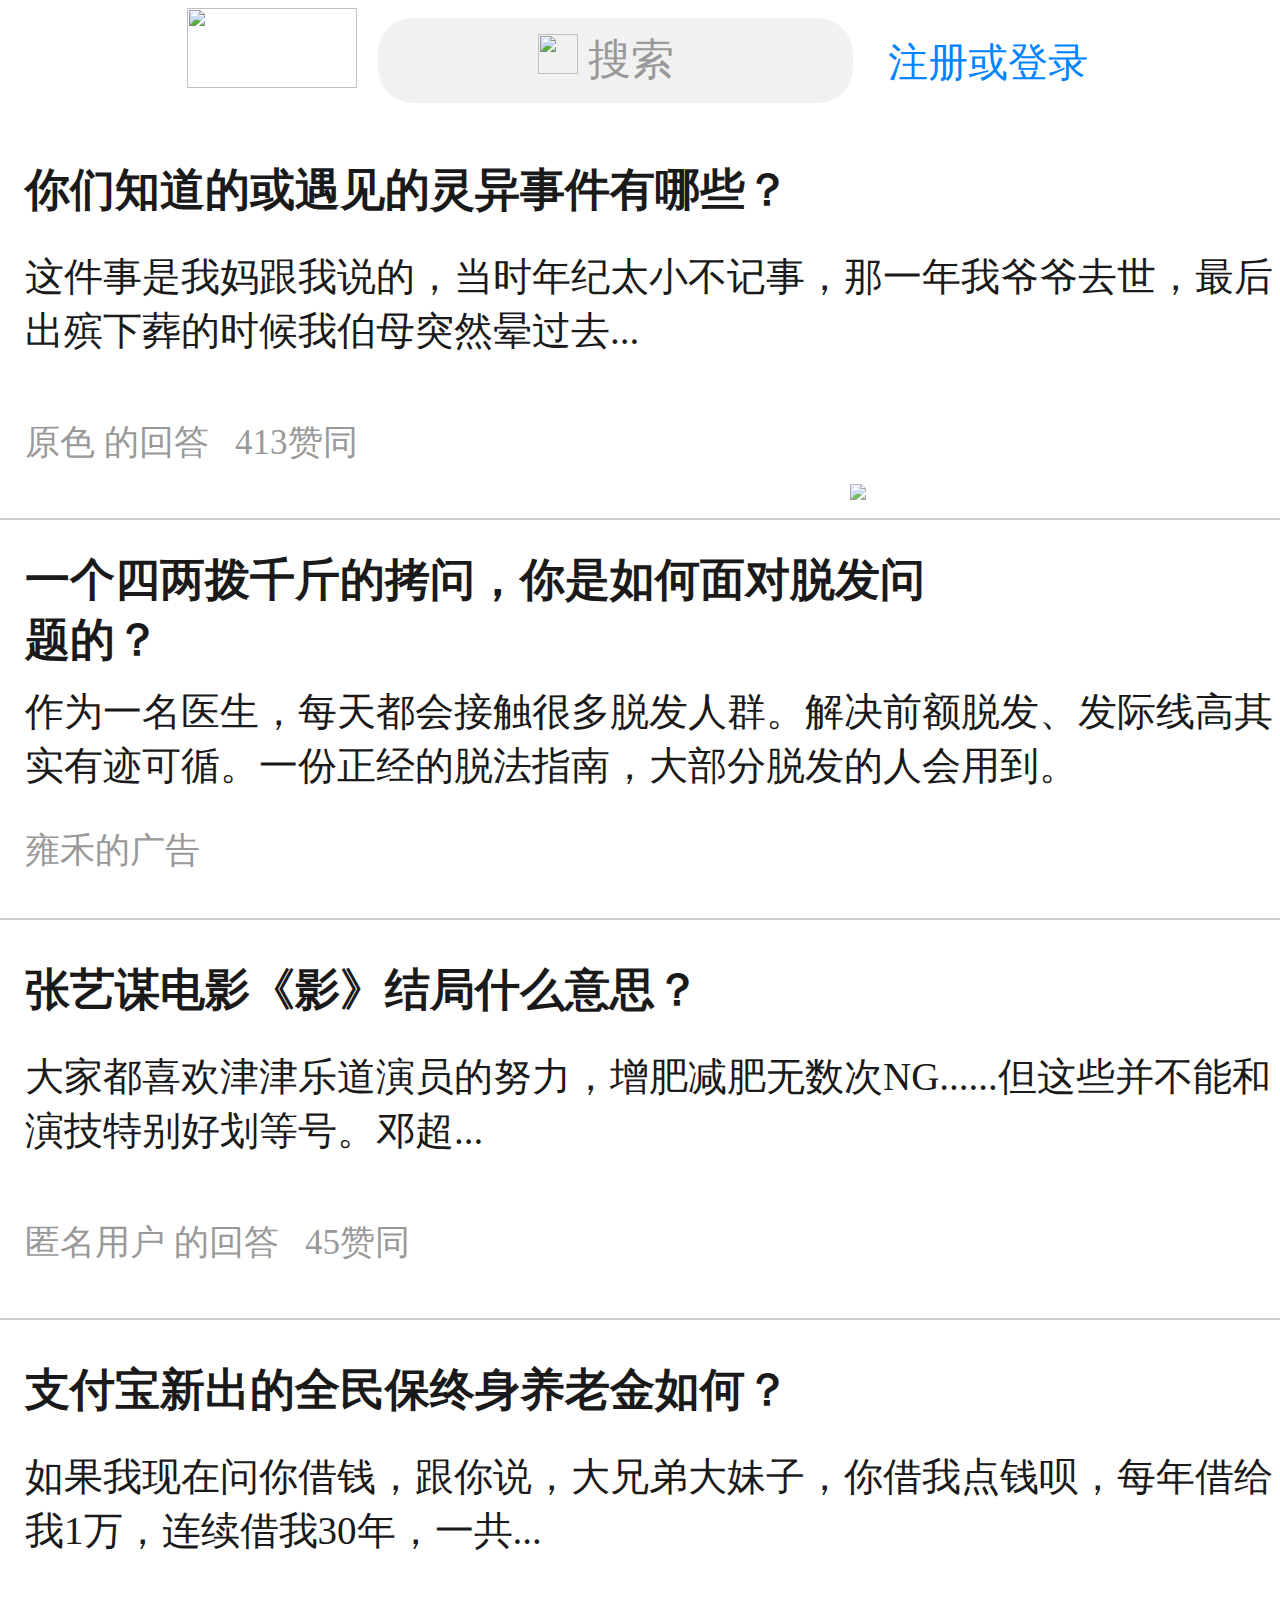
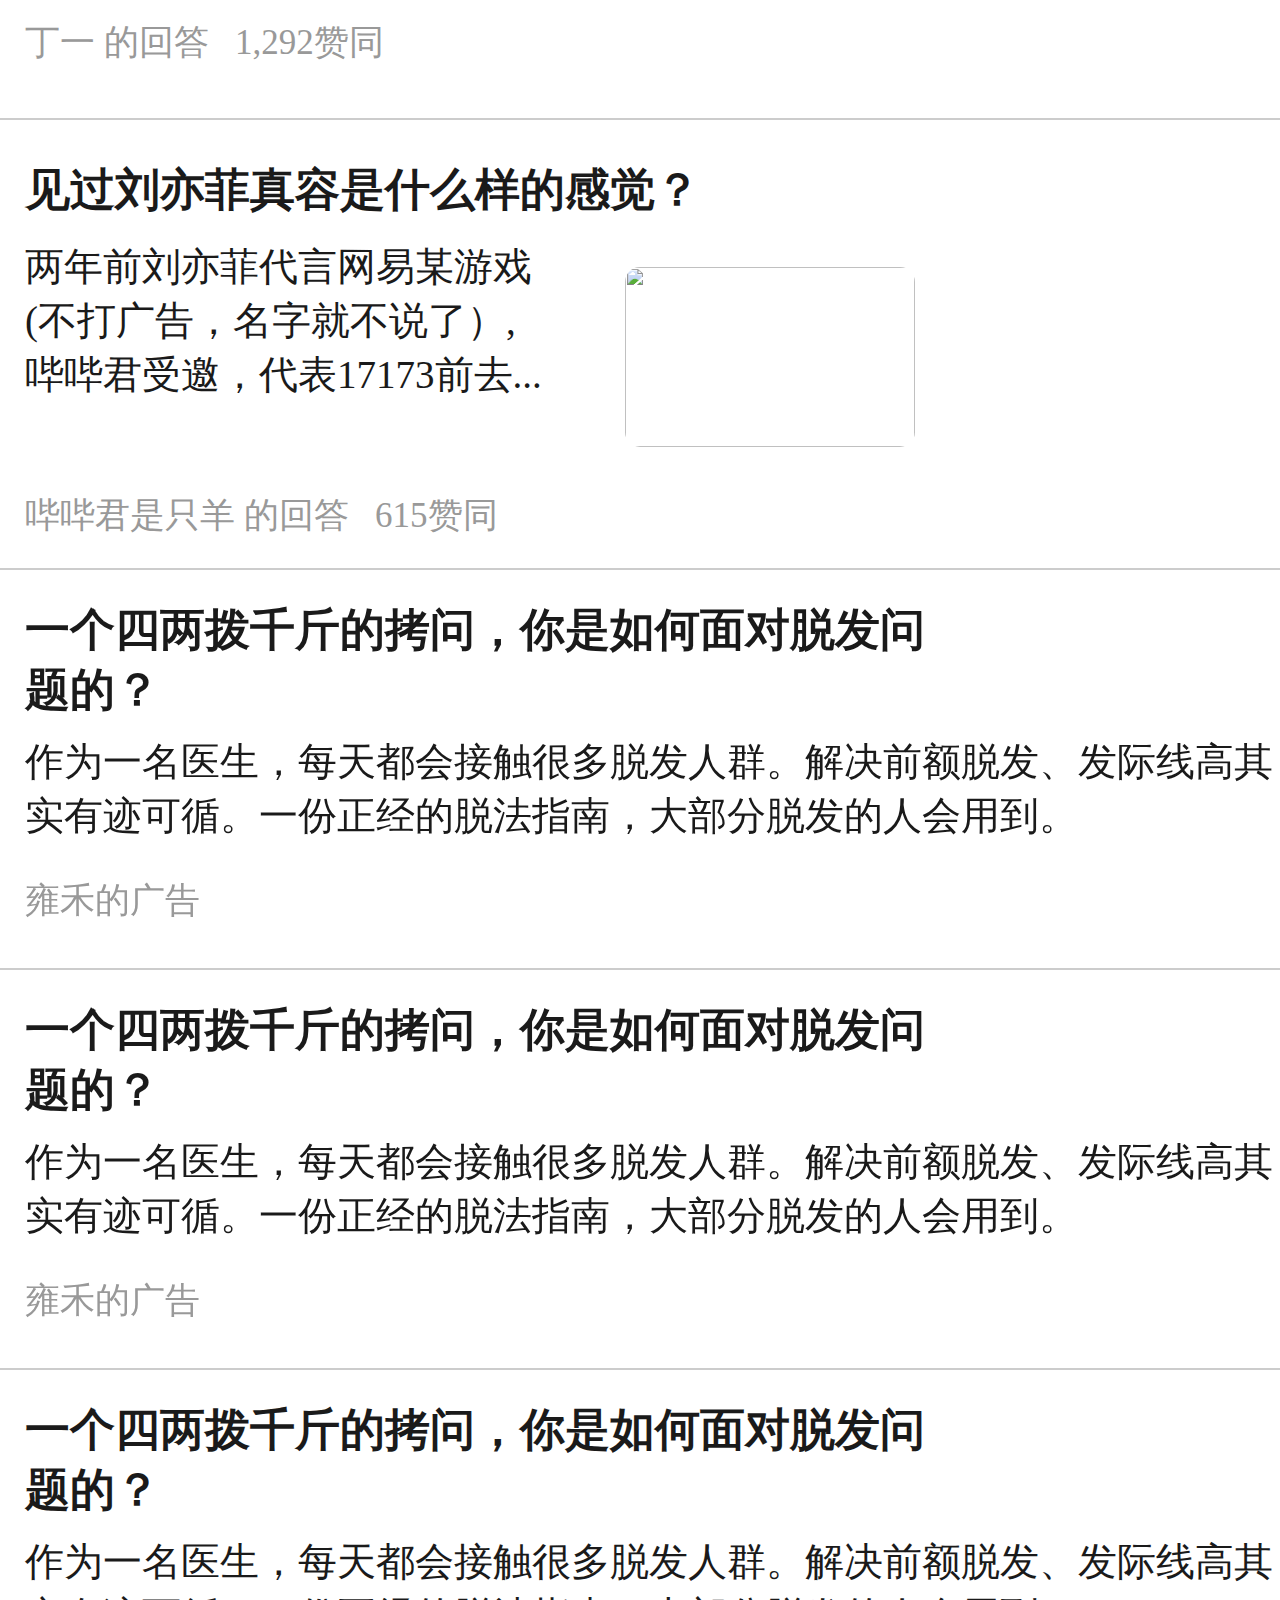
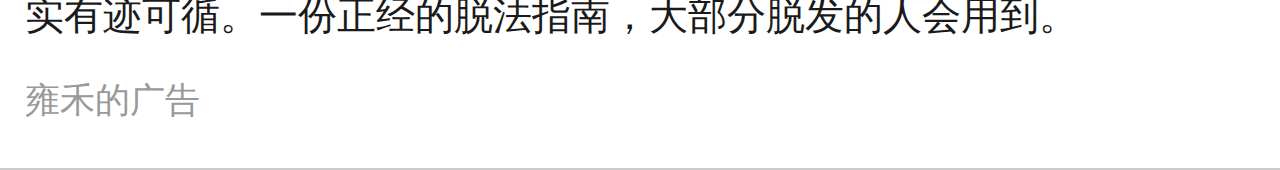
==== index.html @ 85d1443a "Update index.html" ====
<!DOCTYPE html>
<html lang="en">
<head>
    <meta charset="UTF-8">
    <title>知乎</title>
</head>
<body>
      <div class="body">
          <div class="title">
              <div class="logo">
                  <div class="img">
                      <img src="知乎.png" width="170px" height="80px"style="position: relative;right: 60px;bottom: 15px">
                  </div>
              </div>
              <div class="search">
                  <div class="input">
                      <div class="text ">
                          <img src="搜索.png" width="40px" height="40px" >
                          搜索
                      </div>
                  </div>
              </div>
              <div class="login">
                  <div class="text" style="font-size: 40px;position: relative;left: 35px;height: 50px;width: 250px">
                      <a href="https://www.zhihu.com/signin?next=https://www.zhihu.com/" style="color:#0084FF;font-size: 40px;text-decoration: none;">注册或登录</a>
                  </div>
              </div>
          </div>


          <div class="article">

              <div class="arttit" style="position: relative;left: 10px;text-decoration: none">你们知道的或遇见的灵异事件有哪些？</div>
              <div class="artbod">
                  <div class="text" style="position: relative;left: 10px; top: 10px">这件事是我妈跟我说的，当时年纪太小不记事，那一年我爷爷去世，最后出殡下葬的时候我伯母突然晕过去...</div>
                  <div class="img"></div>
              </div>
              <div class="artfoo" style="position: relative;left: 10px;top: 20px;text-decoration: none">原色 的回答 &nbsp;&nbsp;413赞同</div>

          </div>

          <div class="article">
              <div class="arttit" style="position: relative;left: 10px;bottom: 10px">一个四两拨千斤的拷问，你是如何面对脱发问<br/>题的？</div>
              <div class="artbod">
                  <div class="text" style="position: relative;left: 10px; top: 5px">作为一名医生，每天都会接触很多脱发人群。解决前额脱发、发际线高其实有迹可循。一份正经的脱法指南，大部分脱发的人会用到。</div>
                  <div class="img"></div>
              </div>
              <div class="artfoo" style="position: relative;left: 10px; top: 15px">雍禾的广告 </div>
          </div>

          <div class="article">
              <div class="arttit" style="position: relative;left: 10px">张艺谋电影《影》结局什么意思？</div>
              <div class="artbod">
                  <div class="text" style="position: relative;left: 10px; top: 10px">大家都喜欢津津乐道演员的努力，增肥减肥无数次NG......但这些并不能和演技特别好划等号。邓超...</div>
                  <div class="img"></div>
              </div>
              <div class="artfoo" style="position: relative;left: 10px;top: 20px">匿名用户 的回答 &nbsp;&nbsp;45赞同</div>
          </div>

          <div class="article">
              <div class="arttit" style="position: relative;left: 10px">支付宝新出的全民保终身养老金如何？</div>
              <div class="artbod">
                  <div class="text" style="position: relative;left: 10px; top: 10px">如果我现在问你借钱，跟你说，大兄弟大妹子，你借我点钱呗，每年借给我1万，连续借我30年，一共...</div>
                  <div class="img"></div>
              </div>
              <div class="artfoo" style="position: relative;left: 10px;top: 20px">丁一 的回答 &nbsp;&nbsp;1,292赞同</div>
          </div>

          <div class="article1">
              <div class="arttit" style="position: relative;left: 10px">见过刘亦菲真容是什么样的感觉？</div>
              <div class="artbod">
                  <div class="text" style="position: relative;left: 10px; top: 20px">
                      两年前刘亦菲代言网易某游戏<br/>(不打广告，名字就不说了）,<br/>哔哔君受邀，代表17173前去...
                      <div class="img">
                          <img src="v2-de7ea7fd13876b9893af8cead5117f46_224x148.jpg" style="width: 290px;height: 180px;position: relative;left: 600px; bottom: 135px;border-radius:15px">
                      </div>
                  </div>

              </div>
              <div class="artfoo" style="position: relative;left: 10px;bottom: 80px">哔哔君是只羊 的回答 &nbsp;&nbsp;615赞同</div>
          </div>
          <a href="https://www.zhihu.com/">
          <img src="刷新%20(2).png" style="position:fixed;left: 850px;bottom: 400px;width: 110px; opacity:0.8;">
              <a/>

              <div class="article">
                  <div class="arttit" style="position: relative;left: 10px;bottom: 10px">一个四两拨千斤的拷问，你是如何面对脱发问<br/>题的？</div>
                  <div class="artbod">
                      <div class="text" style="position: relative;left: 10px; top: 5px">作为一名医生，每天都会接触很多脱发人群。解决前额脱发、发际线高其实有迹可循。一份正经的脱法指南，大部分脱发的人会用到。</div>
                      <div class="img"></div>
                  </div>
                  <div class="artfoo" style="position: relative;left: 10px; top: 15px">雍禾的广告 </div>
              </div>

              <div class="article">
                  <div class="arttit" style="position: relative;left: 10px;bottom: 10px">一个四两拨千斤的拷问，你是如何面对脱发问<br/>题的？</div>
                  <div class="artbod">
                      <div class="text" style="position: relative;left: 10px; top: 5px">作为一名医生，每天都会接触很多脱发人群。解决前额脱发、发际线高其实有迹可循。一份正经的脱法指南，大部分脱发的人会用到。</div>
                      <div class="img"></div>
                  </div>
                  <div class="artfoo" style="position: relative;left: 10px; top: 15px">雍禾的广告 </div>
              </div>

              <div class="article">
                  <div class="arttit" style="position: relative;left: 10px;bottom: 10px">一个四两拨千斤的拷问，你是如何面对脱发问<br/>题的？</div>
                  <div class="artbod">
                      <div class="text" style="position: relative;left: 10px; top: 5px">作为一名医生，每天都会接触很多脱发人群。解决前额脱发、发际线高其实有迹可循。一份正经的脱法指南，大部分脱发的人会用到。</div>
                      <div class="img"></div>
                  </div>
                  <div class="artfoo" style="position: relative;left: 10px; top: 15px">雍禾的广告 </div>
              </div>
      </div>

</body>
<style>
    body{
        padding: 0px;
        margin: 0px;
    }
   
.body{
    width:100%;
}
.title{
        width:100%;
        height: 120px;
        display: flex;
    justify-content: center;
    align-items: center;
    }
   .img{
       display: block;
       width: 112px;
       height:74px;
       font-size: 40px;
   }
    .logo{
        height: 100%;
        width:150px;
       display: flex;
        justify-content: center;
        align-items: center;
    }
    .login{
        width: 200px;
        height: 100%;

        display: flex;
        justify-content: center;
        align-items: center;
    }
    .text{
        display: inline-block;
        color:#0084FF;
        font-size: 37px;
    }
    .search{
        width: 475px;
        height: 120px;
        display: flex;
        align-items: center;
    }
    .input{
       width: 100%;
        height: 85px;
        display: flex;
        border-radius: 35px;
        background: rgba(235,235,235,0.72);
    }
    .input .text{
        color:#999999;
        font-size: 43px;
        position: relative;left: 160px;top: 13px;
    }
    .article{
        box-sizing: border-box;
        width: 100%;
        height: 400px;
        border-bottom:#ccc 2px solid;
        display: flex;
        flex-direction: column;
        padding: 40px 15px;
    }
    .article1{
        box-sizing: border-box;
        width: 100%;
        height: 450px;
        border-bottom:#ccc 2px solid;
        display: flex;
        flex-direction: column;
        padding: 40px 15px;
    }
    .arttit{
        flex: 1;
        color: #1A1A1A;
        font-size: 45px;
        font-weight: bold;
        text-decoration: none;
    }
    .artbod{
        flex: 2;
        text-decoration: none;
    }
    .artfoo{
        flex: 1;
        color: #999999;
        font-size: 35px;
        text-decoration: none;
    }
    .artbod .text{
        flex: 1;
        color: #1A1A1A;
        font-size: 39px;
        text-decoration: none;
    }
   .artbod .img{
       width: 150px;
       height:100%;

   }

</style>



</html>
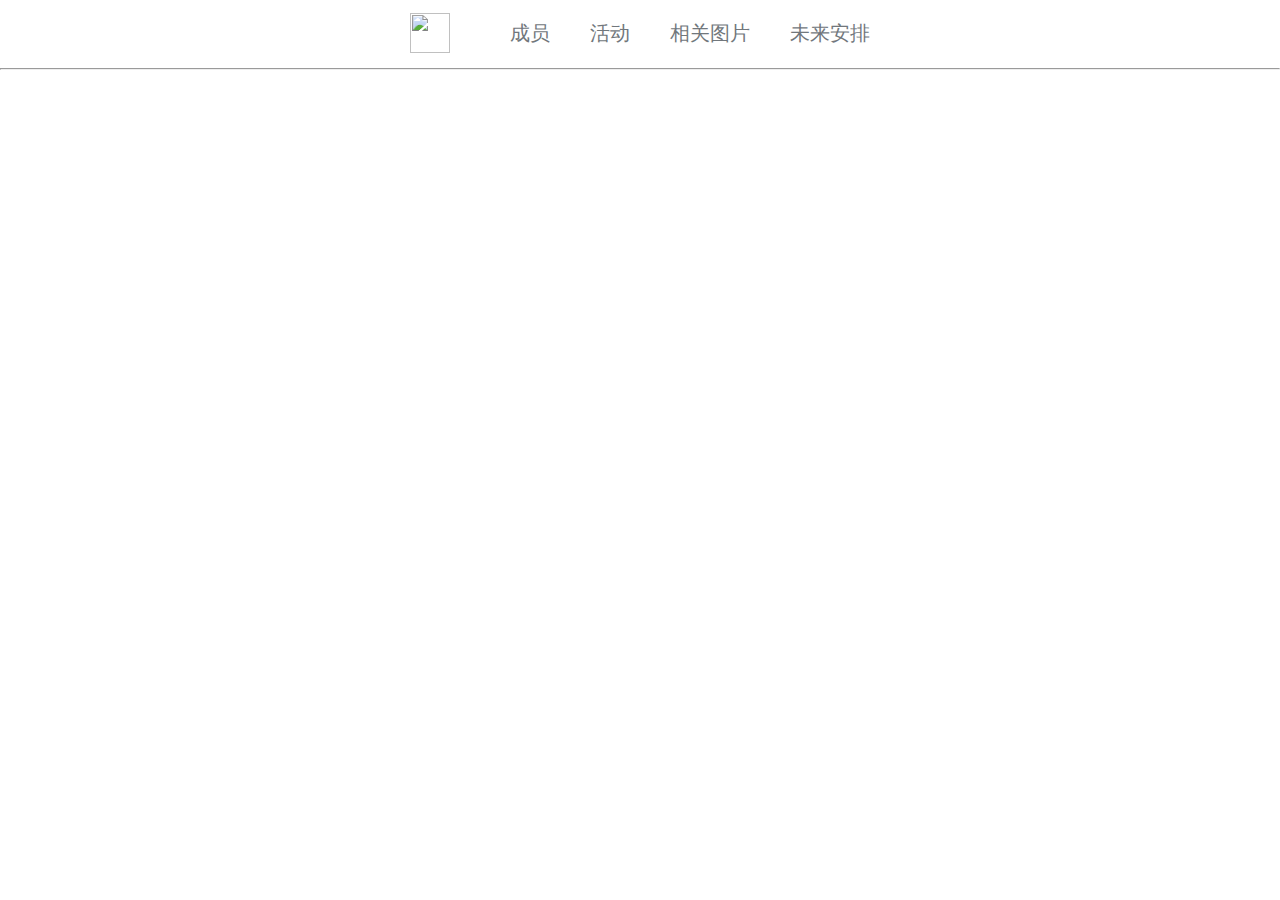
==== commit 651672f1: "Update index.html" ====
--- a/index.html
+++ b/index.html
@@ -2,225 +2,46 @@
 <html lang="en">
 <head>
     <meta charset="UTF-8">
-    <title>知乎</title>
+    <title>全年无休止特别行动部队官网</title>
 </head>
 <body>
-      <div class="body">
-          <div class="title">
-              <div class="logo">
-                  <div class="img">
-                      <img src="知乎.png" width="170px" height="80px"style="position: relative;right: 60px;bottom: 15px">
-                  </div>
-              </div>
-              <div class="search">
-                  <div class="input">
-                      <div class="text ">
-                          <img src="搜索.png" width="40px" height="40px" >
-                          搜索
-                      </div>
-                  </div>
-              </div>
-              <div class="login">
-                  <div class="text" style="font-size: 40px;position: relative;left: 35px;height: 50px;width: 250px">
-                      <a href="https://www.zhihu.com/signin?next=https://www.zhihu.com/" style="color:#0084FF;font-size: 40px;text-decoration: none;">注册或登录</a>
-                  </div>
-              </div>
-          </div>
-
-
-          <div class="article">
-
-              <div class="arttit" style="position: relative;left: 10px;text-decoration: none">你们知道的或遇见的灵异事件有哪些？</div>
-              <div class="artbod">
-                  <div class="text" style="position: relative;left: 10px; top: 10px">这件事是我妈跟我说的，当时年纪太小不记事，那一年我爷爷去世，最后出殡下葬的时候我伯母突然晕过去...</div>
-                  <div class="img"></div>
-              </div>
-              <div class="artfoo" style="position: relative;left: 10px;top: 20px;text-decoration: none">原色 的回答 &nbsp;&nbsp;413赞同</div>
-
-          </div>
-
-          <div class="article">
-              <div class="arttit" style="position: relative;left: 10px;bottom: 10px">一个四两拨千斤的拷问，你是如何面对脱发问<br/>题的？</div>
-              <div class="artbod">
-                  <div class="text" style="position: relative;left: 10px; top: 5px">作为一名医生，每天都会接触很多脱发人群。解决前额脱发、发际线高其实有迹可循。一份正经的脱法指南，大部分脱发的人会用到。</div>
-                  <div class="img"></div>
-              </div>
-              <div class="artfoo" style="position: relative;left: 10px; top: 15px">雍禾的广告 </div>
-          </div>
-
-          <div class="article">
-              <div class="arttit" style="position: relative;left: 10px">张艺谋电影《影》结局什么意思？</div>
-              <div class="artbod">
-                  <div class="text" style="position: relative;left: 10px; top: 10px">大家都喜欢津津乐道演员的努力，增肥减肥无数次NG......但这些并不能和演技特别好划等号。邓超...</div>
-                  <div class="img"></div>
-              </div>
-              <div class="artfoo" style="position: relative;left: 10px;top: 20px">匿名用户 的回答 &nbsp;&nbsp;45赞同</div>
-          </div>
-
-          <div class="article">
-              <div class="arttit" style="position: relative;left: 10px">支付宝新出的全民保终身养老金如何？</div>
-              <div class="artbod">
-                  <div class="text" style="position: relative;left: 10px; top: 10px">如果我现在问你借钱，跟你说，大兄弟大妹子，你借我点钱呗，每年借给我1万，连续借我30年，一共...</div>
-                  <div class="img"></div>
-              </div>
-              <div class="artfoo" style="position: relative;left: 10px;top: 20px">丁一 的回答 &nbsp;&nbsp;1,292赞同</div>
-          </div>
-
-          <div class="article1">
-              <div class="arttit" style="position: relative;left: 10px">见过刘亦菲真容是什么样的感觉？</div>
-              <div class="artbod">
-                  <div class="text" style="position: relative;left: 10px; top: 20px">
-                      两年前刘亦菲代言网易某游戏<br/>(不打广告，名字就不说了）,<br/>哔哔君受邀，代表17173前去...
-                      <div class="img">
-                          <img src="v2-de7ea7fd13876b9893af8cead5117f46_224x148.jpg" style="width: 290px;height: 180px;position: relative;left: 600px; bottom: 135px;border-radius:15px">
-                      </div>
-                  </div>
-
-              </div>
-              <div class="artfoo" style="position: relative;left: 10px;bottom: 80px">哔哔君是只羊 的回答 &nbsp;&nbsp;615赞同</div>
-          </div>
-          <a href="https://www.zhihu.com/">
-          <img src="刷新%20(2).png" style="position:fixed;left: 850px;bottom: 400px;width: 110px; opacity:0.8;">
-              <a/>
-
-              <div class="article">
-                  <div class="arttit" style="position: relative;left: 10px;bottom: 10px">一个四两拨千斤的拷问，你是如何面对脱发问<br/>题的？</div>
-                  <div class="artbod">
-                      <div class="text" style="position: relative;left: 10px; top: 5px">作为一名医生，每天都会接触很多脱发人群。解决前额脱发、发际线高其实有迹可循。一份正经的脱法指南，大部分脱发的人会用到。</div>
-                      <div class="img"></div>
-                  </div>
-                  <div class="artfoo" style="position: relative;left: 10px; top: 15px">雍禾的广告 </div>
-              </div>
-
-              <div class="article">
-                  <div class="arttit" style="position: relative;left: 10px;bottom: 10px">一个四两拨千斤的拷问，你是如何面对脱发问<br/>题的？</div>
-                  <div class="artbod">
-                      <div class="text" style="position: relative;left: 10px; top: 5px">作为一名医生，每天都会接触很多脱发人群。解决前额脱发、发际线高其实有迹可循。一份正经的脱法指南，大部分脱发的人会用到。</div>
-                      <div class="img"></div>
-                  </div>
-                  <div class="artfoo" style="position: relative;left: 10px; top: 15px">雍禾的广告 </div>
-              </div>
-
-              <div class="article">
-                  <div class="arttit" style="position: relative;left: 10px;bottom: 10px">一个四两拨千斤的拷问，你是如何面对脱发问<br/>题的？</div>
-                  <div class="artbod">
-                      <div class="text" style="position: relative;left: 10px; top: 5px">作为一名医生，每天都会接触很多脱发人群。解决前额脱发、发际线高其实有迹可循。一份正经的脱法指南，大部分脱发的人会用到。</div>
-                      <div class="img"></div>
-                  </div>
-                  <div class="artfoo" style="position: relative;left: 10px; top: 15px">雍禾的广告 </div>
-              </div>
+  <div class="top">
+      <div class="img">
+          <img src="组织.png" style="width: 40px;height: 40px;padding: 13px 20px;">
       </div>
-
+      <div class="top1"><a href="成员.html"style="text-decoration: none">成员</a></div>
+      <div class="top1"><a href="活动.html"style="text-decoration: none">活动</a></div>
+      <div class="top1"><a href="相关图片.html"style="text-decoration: none">相关图片</a></div>
+      <div class="top1"><a href="未来安排.html"style="text-decoration: none">未来安排</a></div>
+  </div>
+<hr>
 </body>
 <style>
-    body{
-        padding: 0px;
-        margin: 0px;
-    }
-   
-.body{
-    width:100%;
+a:link    {color:#71777C;}
+a:visited {color:#71777C;}
+a:hover   {color:#007FFF;}
+a:active  {color:#007FFF;}
+body{
+    padding: 0;
+    margin: 0;
 }
-.title{
-        width:100%;
-        height: 120px;
-        display: flex;
+.top{
+    display: flex;
+    background: #FFFFFF;
+    width: 100%;
     justify-content: center;
-    align-items: center;
-    }
-   .img{
-       display: block;
-       width: 112px;
-       height:74px;
-       font-size: 40px;
-   }
-    .logo{
-        height: 100%;
-        width:150px;
-       display: flex;
-        justify-content: center;
-        align-items: center;
-    }
-    .login{
-        width: 200px;
-        height: 100%;
-
-        display: flex;
-        justify-content: center;
-        align-items: center;
-    }
-    .text{
-        display: inline-block;
-        color:#0084FF;
-        font-size: 37px;
-    }
-    .search{
-        width: 475px;
-        height: 120px;
-        display: flex;
-        align-items: center;
-    }
-    .input{
-       width: 100%;
-        height: 85px;
-        display: flex;
-        border-radius: 35px;
-        background: rgba(235,235,235,0.72);
-    }
-    .input .text{
-        color:#999999;
-        font-size: 43px;
-        position: relative;left: 160px;top: 13px;
-    }
-    .article{
-        box-sizing: border-box;
-        width: 100%;
-        height: 400px;
-        border-bottom:#ccc 2px solid;
-        display: flex;
-        flex-direction: column;
-        padding: 40px 15px;
-    }
-    .article1{
-        box-sizing: border-box;
-        width: 100%;
-        height: 450px;
-        border-bottom:#ccc 2px solid;
-        display: flex;
-        flex-direction: column;
-        padding: 40px 15px;
-    }
-    .arttit{
-        flex: 1;
-        color: #1A1A1A;
-        font-size: 45px;
-        font-weight: bold;
-        text-decoration: none;
-    }
-    .artbod{
-        flex: 2;
-        text-decoration: none;
-    }
-    .artfoo{
-        flex: 1;
-        color: #999999;
-        font-size: 35px;
-        text-decoration: none;
-    }
-    .artbod .text{
-        flex: 1;
-        color: #1A1A1A;
-        font-size: 39px;
-        text-decoration: none;
-    }
-   .artbod .img{
-       width: 150px;
-       height:100%;
-
-   }
-
+    height: 60px;
+}
+.top1{
+    padding: 20px;
+    display: flex;
+    font-size: 20px;
+    color: #71777C;
+    justify-content: center;
+}
+.img{
+    width: 100px;
+    height:60px;
+}
 </style>
-
-
-
 </html>
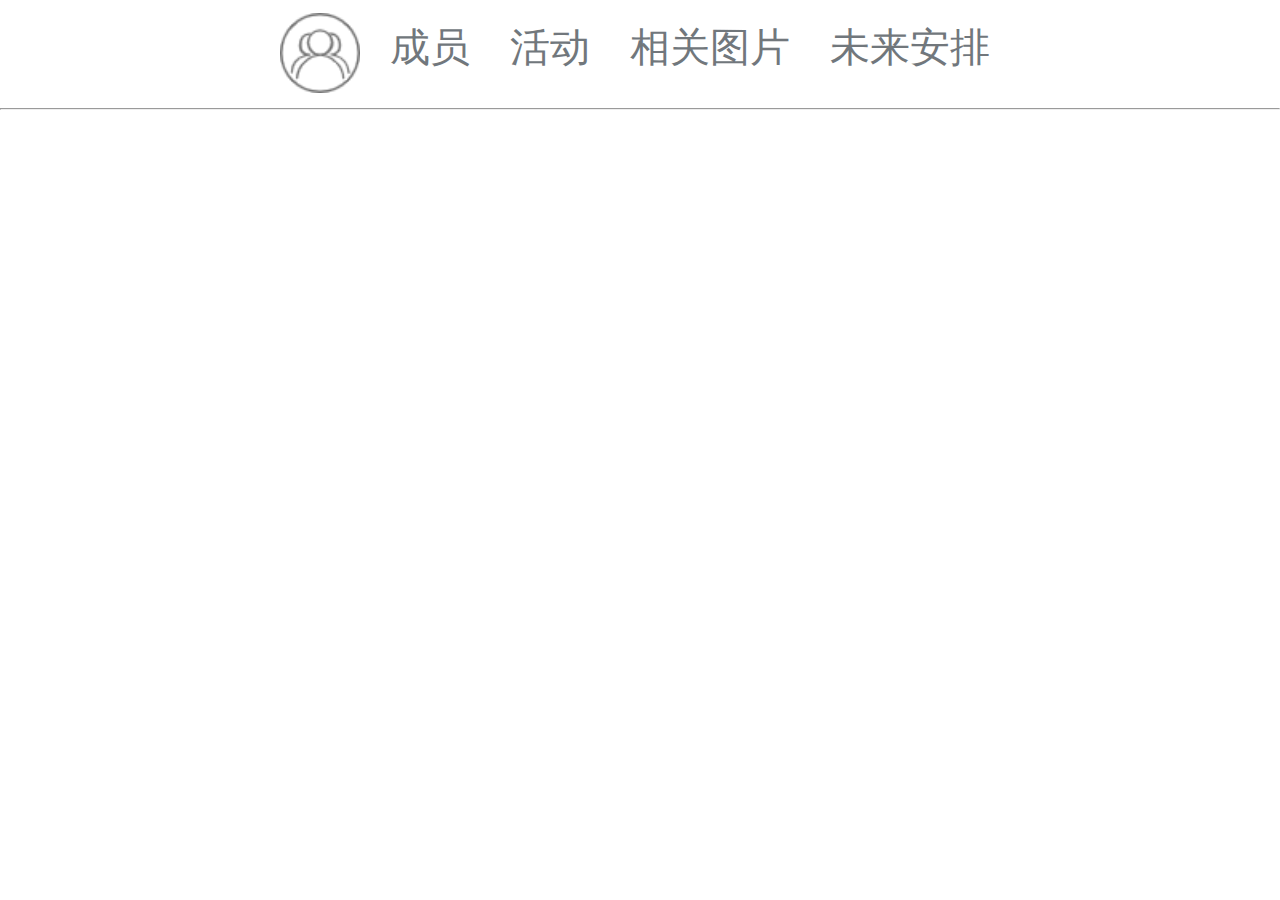
==== commit ae983165: "Update index.html" ====
--- a/index.html
+++ b/index.html
@@ -7,7 +7,7 @@
 <body>
   <div class="top">
       <div class="img">
-          <img src="组织.png" style="width: 40px;height: 40px;padding: 13px 20px;">
+          <img src="组织.png" style="width: 80px;height: 80px;padding: 13px 10px;">
       </div>
       <div class="top1"><a href="成员.html"style="text-decoration: none">成员</a></div>
       <div class="top1"><a href="活动.html"style="text-decoration: none">活动</a></div>
@@ -30,12 +30,12 @@
     background: #FFFFFF;
     width: 100%;
     justify-content: center;
-    height: 60px;
+    height: 100px;
 }
 .top1{
     padding: 20px;
     display: flex;
-    font-size: 20px;
+    font-size: 40px;
     color: #71777C;
     justify-content: center;
 }
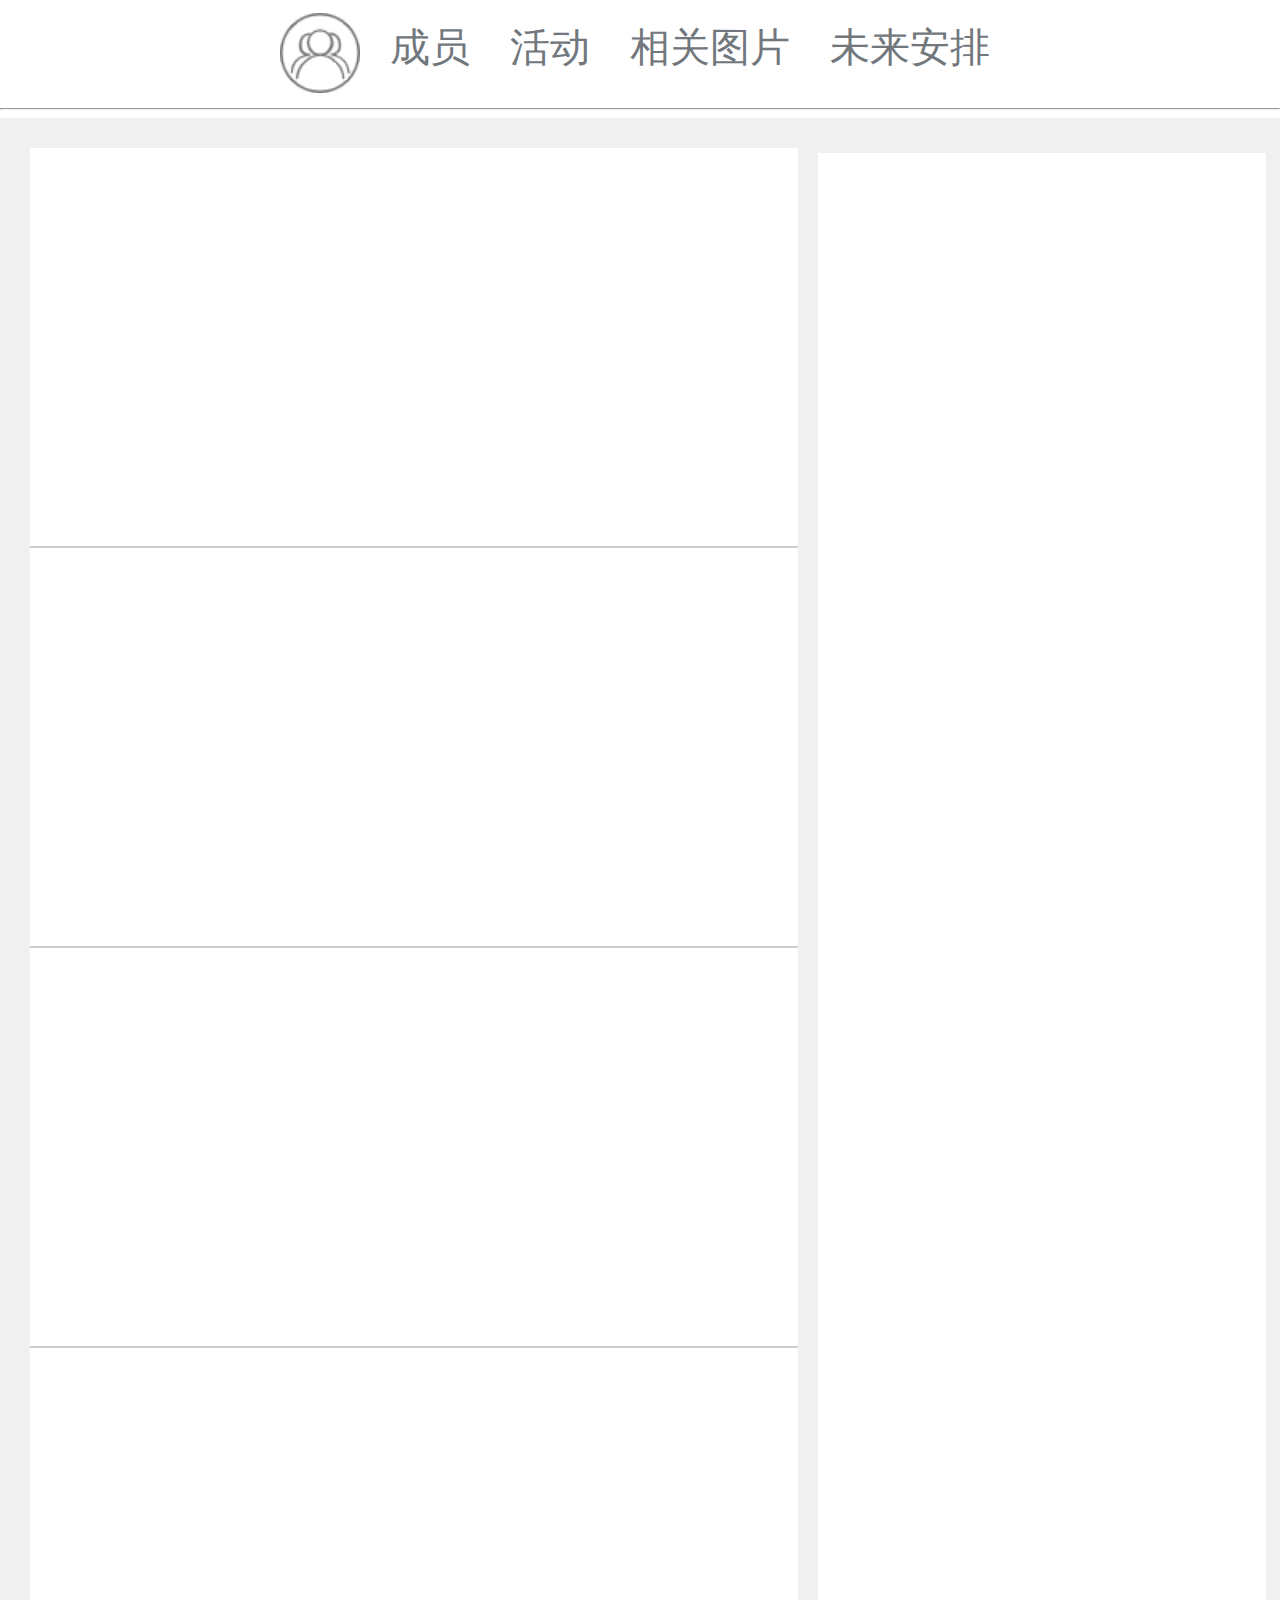
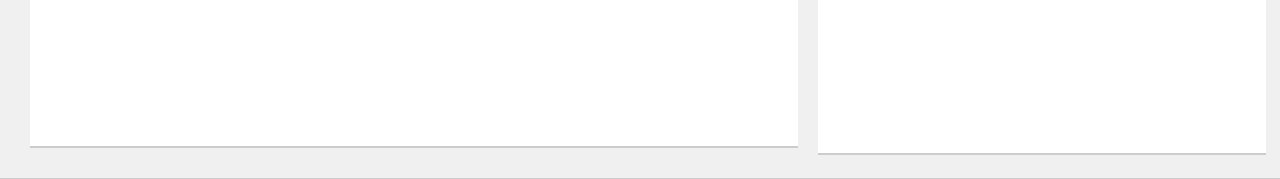
==== commit 27821424: "Update index.html" ====
--- a/index.html
+++ b/index.html
@@ -7,7 +7,7 @@
 <body>
   <div class="top">
       <div class="img">
-          <img src="组织.png" style="width: 80px;height: 80px;padding: 13px 10px;">
+       <a href="二维码.jpg"><img src="组织.png" style="width: 80px;height: 80px;padding: 13px 10px;"></a>
       </div>
       <div class="top1"><a href="成员.html"style="text-decoration: none">成员</a></div>
       <div class="top1"><a href="活动.html"style="text-decoration: none">活动</a></div>
@@ -15,6 +15,18 @@
       <div class="top1"><a href="未来安排.html"style="text-decoration: none">未来安排</a></div>
   </div>
 <hr>
+<div class="bottom">
+    <div class="nei">
+    <div class="content"></div>
+    <div class="content"></div>
+    <div class="content"></div>
+    <div class="content"></div>
+    </div>
+    <div class="nei1">
+   <div class="content_right"></div>
+    </div>
+</div>
+
 </body>
 <style>
 a:link    {color:#71777C;}
@@ -43,5 +55,36 @@
     width: 100px;
     height:60px;
 }
+.bottom{
+    width: 100%;
+    height:1600px;
+    border-bottom:#ccc 1px solid;
+    background-color:#F0F0F0 ;
+    padding: 30px;
+    display: flex;
+}
+.content{
+    background: #FFFFFF;
+    border-bottom:#ccc 2px solid;
+    width: 100%;
+    height: 400px;
+
+}
+.content_right{
+    width: 100%;
+    height: 100%;
+    background: #FFFFFF;
+    margin: 20px;
+    border-bottom:#ccc 2px solid;
+    position: relative;bottom: 15px;
+}
+.nei{
+    width: 60%;
+    display: flex;
+    flex-direction: column;
+}
+.nei1{
+ width: 35%;
+}
 </style>
 </html>
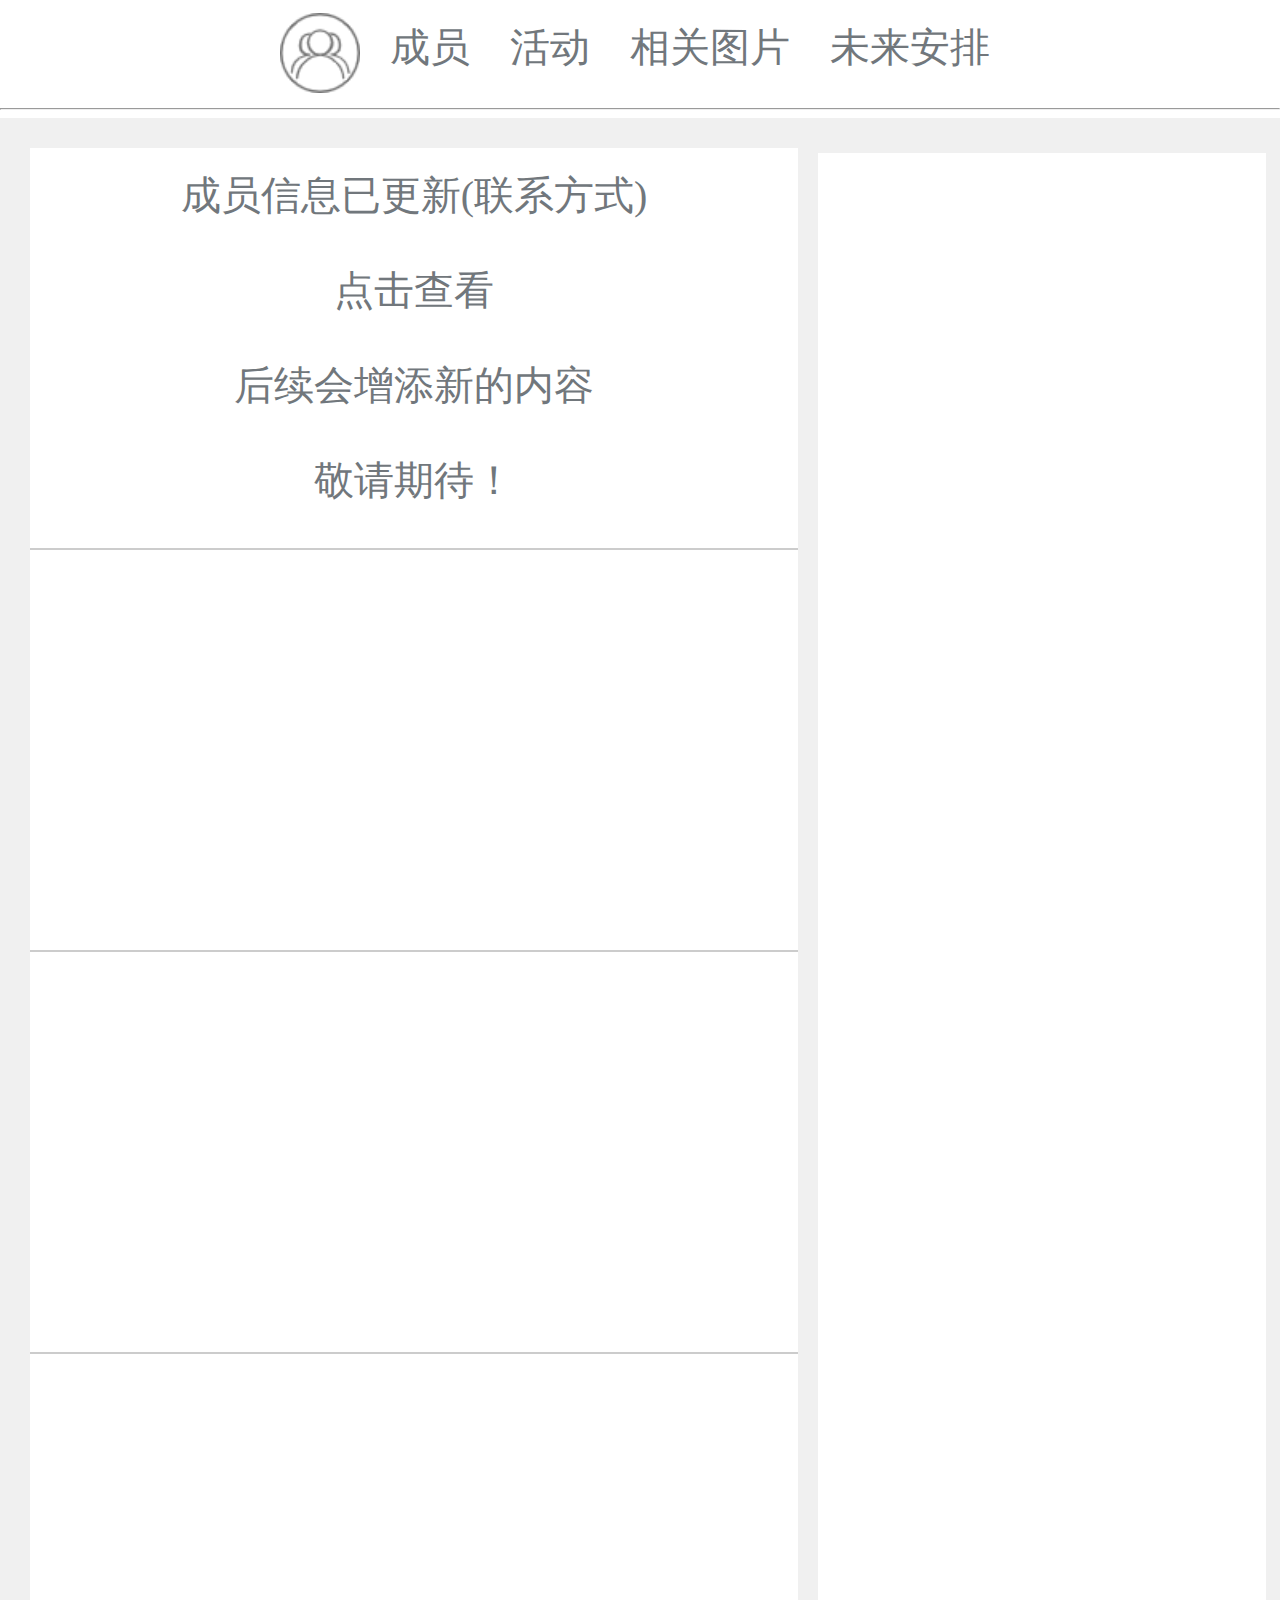
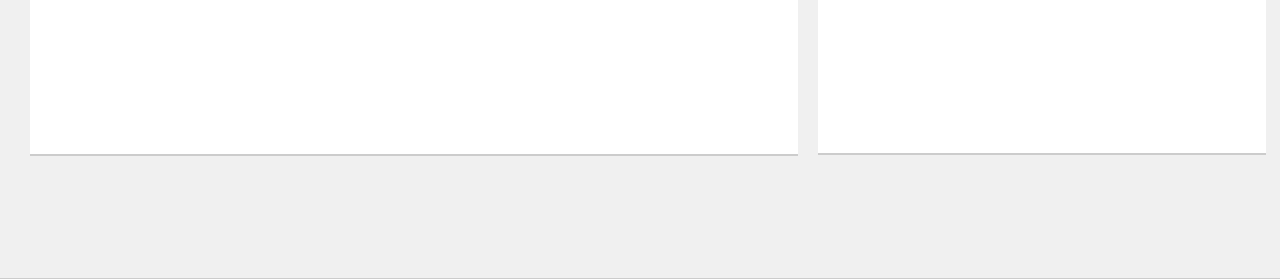
==== commit cb1e7b8e: "Update index.html" ====
--- a/index.html
+++ b/index.html
@@ -17,7 +17,12 @@
 <hr>
 <div class="bottom">
     <div class="nei">
-    <div class="content"></div>
+    <div class="content">
+        <div class="top1">成员信息已更新(联系方式)</div>
+        <div class="top1"><a href="成员.html" style="text-decoration: none">点击查看</a> </div>
+        <div class="top1">后续会增添新的内容</div>
+        <div class="top1">敬请期待！</div>
+    </div>
     <div class="content"></div>
     <div class="content"></div>
     <div class="content"></div>
@@ -57,7 +62,7 @@
 }
 .bottom{
     width: 100%;
-    height:1600px;
+    height:1700px;
     border-bottom:#ccc 1px solid;
     background-color:#F0F0F0 ;
     padding: 30px;
@@ -72,7 +77,7 @@
 }
 .content_right{
     width: 100%;
-    height: 100%;
+    height: 1600px;
     background: #FFFFFF;
     margin: 20px;
     border-bottom:#ccc 2px solid;
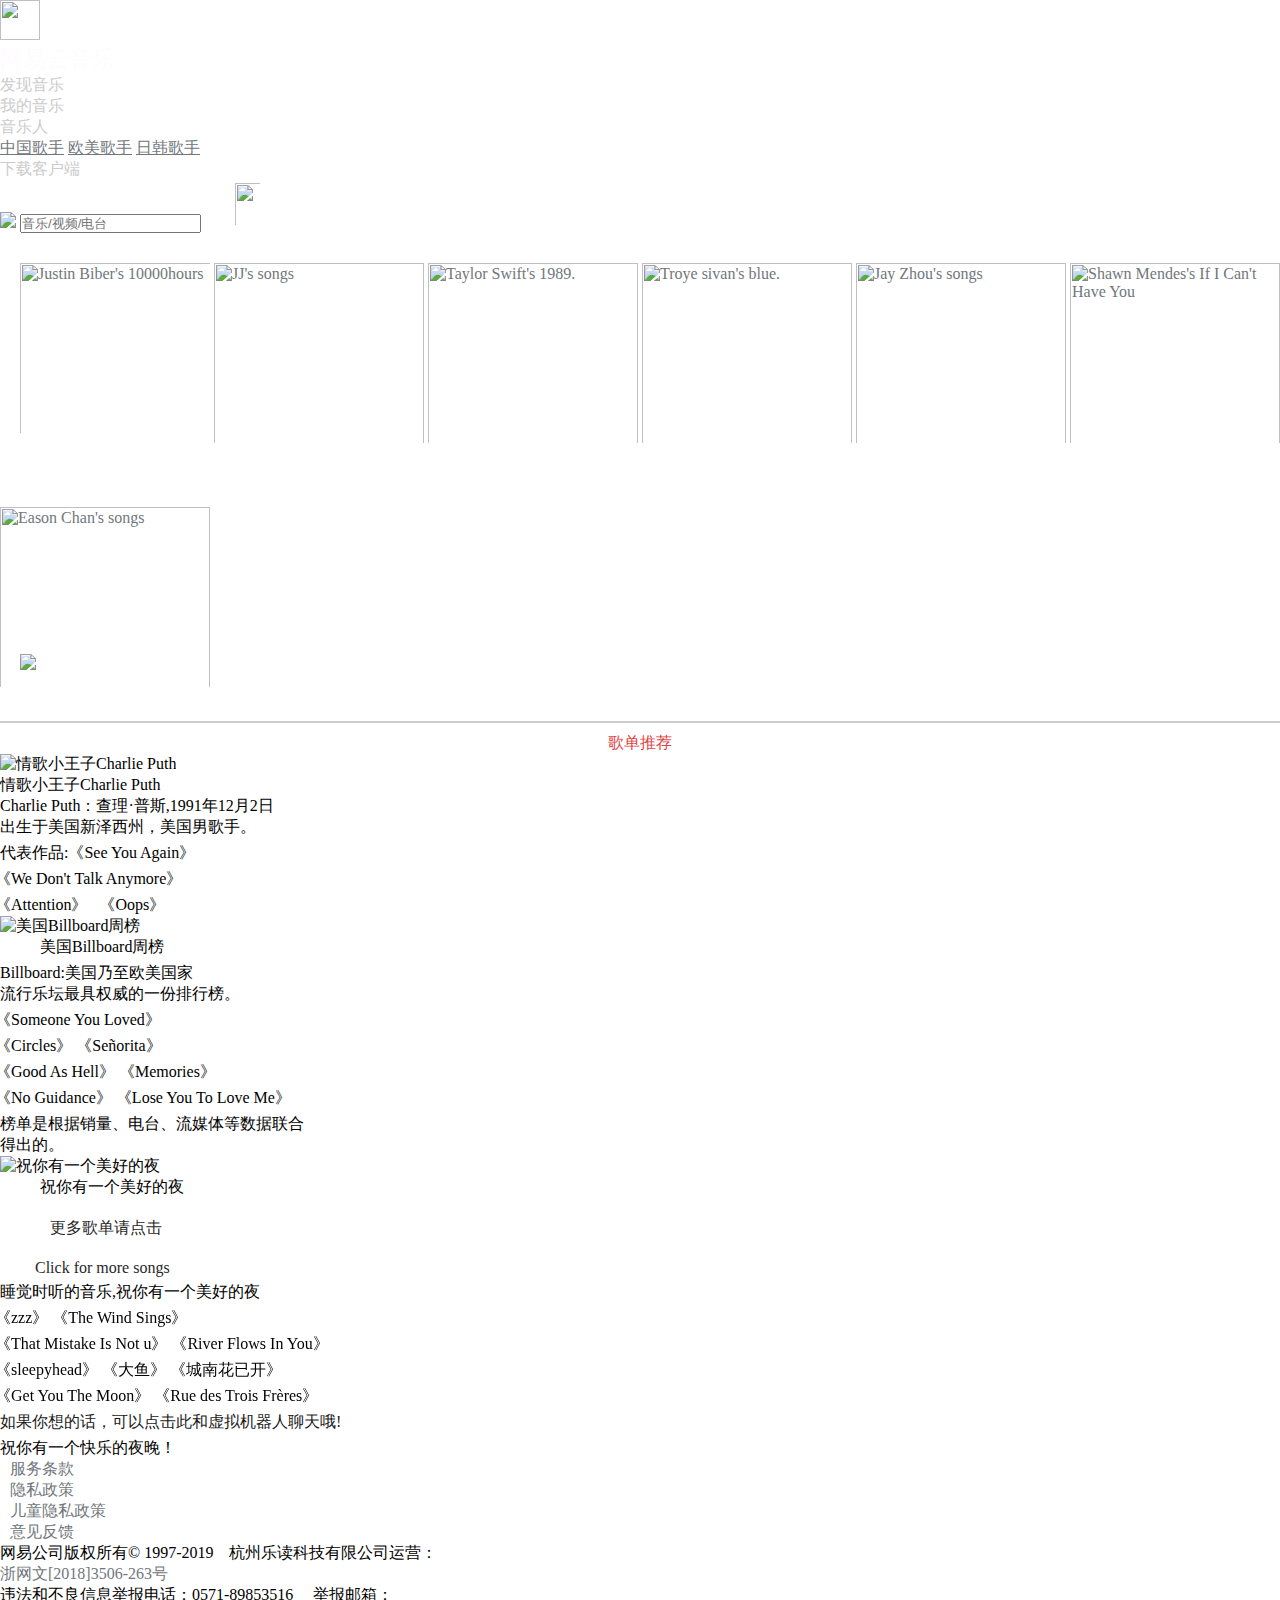
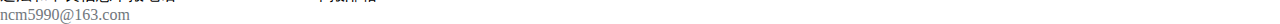
==== commit edf7600a: "Update index.html" ====
--- a/index.html
+++ b/index.html
@@ -2,94 +2,131 @@
 <html lang="en">
 <head>
     <meta charset="UTF-8">
-    <title>全年无休止特别行动部队官网</title>
+    <title>网易云音乐</title>
+    <link rel="stylesheet" href="css/main.css">
+    <link rel="stylesheet" href="js/set.js">
 </head>
 <body>
-  <div class="top">
-      <div class="img">
-       <a href="二维码.jpg"><img src="组织.png" style="width: 80px;height: 80px;padding: 13px 10px;"></a>
-      </div>
-      <div class="top1"><a href="成员.html"style="text-decoration: none">成员</a></div>
-      <div class="top1"><a href="活动.html"style="text-decoration: none">活动</a></div>
-      <div class="top1"><a href="相关图片.html"style="text-decoration: none">相关图片</a></div>
-      <div class="top1"><a href="未来安排.html"style="text-decoration: none">未来安排</a></div>
-  </div>
-<hr>
-<div class="bottom">
-    <div class="nei">
-    <div class="content">
-        <div class="top1">成员信息已更新(联系方式)</div>
-        <div class="top1"><a href="成员.html" style="text-decoration: none">点击查看</a> </div>
-        <div class="top1">后续会增添新的内容</div>
-        <div class="top1">敬请期待！</div>
-    </div>
-    <div class="content"></div>
-    <div class="content"></div>
-    <div class="content"></div>
-    </div>
-    <div class="nei1">
-   <div class="content_right"></div>
-    </div>
-</div>
+     <div class="top">
+         <div class="top_inner">
+             <div class="logo">
+                 <img src="picture/logo.png" width="40" height="40">
+                 <div class="wang"><a href="index.html" style="text-decoration: none;color: #FEFCFF;font-size: 23px;font-family: 新宋体">网易云音乐</a> </div>
+             </div>
+             <div class="top_content">
+                 <div class="top_text"><a href="" style="text-decoration: none;color: #CCCCCC">发现音乐</a> </div>
+                 <div class="top_text"><a href="" style="text-decoration: none;color: #CCCCCC">我的音乐</a></div>
+                 <div class="top_text"><a href="" style="text-decoration: none;color: #CCCCCC">音乐人</a>
+                     <div class="dropdown-content">
+                         <a href="">中国歌手</a>
+                         <a href="">欧美歌手</a>
+                         <a href="">日韩歌手</a>
+                     </div>
+                 </div>
+                 <div class="top_text"><a href="https://music.163.com/#/download" style="text-decoration: none;color: #CCCCCC">下载客户端</a> </div>
+             </div>
+             <div class="search">
+                 <img src="picture/search.svg" id="search">
+                 <input type="text" id="input" placeholder="音乐/视频/电台" style="margin-top: 10px">
+                 <img src="picture/tou1.png"width="55"height="45" style="padding-left: 30px;padding-top: 3px">
+             </div>
+         </div>
+     </div>
+     <div class="middle"style="background-image: url(picture/time3.jpg);border-bottom: #cccccc 2px solid;" >
+         <div class="img">
+             <a href="asset/10000hours.html"><img src="picture/justin.jpg"width="210"height="210"style="padding: 30px 0px 10px 20px;"title="Justin Biber's 10000hours"></a>
+             <a href="asset/JJ.html"><img src="picture/JJ.jpg" width="210"height="210"style="padding-top: 30px"title="JJ's songs"></a>
+             <a href="asset/Taylor.html"><img src="picture/Taylor.jpg"width="210"height="210"style="padding-top: 30px"title="Taylor Swift's 1989."></a>
+             <a href="asset/troye.html"><img src="picture/Troye.jpg"width="210"height="210"style="padding-top:30px"title="Troye sivan's blue."></a>
+             <a href="asset/Jay.html"><img src="picture/zhou.jpg"width="210"height="210"style="padding-top: 30px"title="Jay Zhou's songs"></a>
+             <a href="asset/shaw.html"><img src="picture/shaw.jpg"width="210"height="210"style="padding-top: 30px"title="Shawn Mendes's If I Can't Have You"></a>
+             <a href="asset/chen.html"><img src="picture/chen.jpg"width="210"height="210"style="padding-top: 30px"title="Eason Chan's songs"></a>
+         </div>
+     </div>
+     <div class="bottom"style="background-image:url(picture/bei.jpeg)">
+     <div class="bottom_left"style="background-image: url(picture/Troye.jpeg)">
+         <div style="color:#E14444;padding-top: 10px"><center>歌单推荐</center></div>
+         <div class="bottom_left1">
+             <div class="bottom_left1__set">
+             <div class="bottom_left_set">
+         <img src="picture/Charlie.jpeg"id="img_"title="情歌小王子Charlie Puth">
+         <div class="bottom_left_content">情歌小王子Charlie Puth</div>
+             </div>
+              <div class="bottom_left_right">
+              <div>Charlie Puth：查理·普斯,1991年12月2日<br>出生于美国新泽西州，美国男歌手。</div>
+              <div style="padding-top: 5px">代表作品:《See You Again》 </div>
+              <div style="padding-top: 5px;position: relative;right: 5px">《We Don't Talk Anymore》</div>
+              <div style="padding-top: 5px;position: relative;right: 5px">《Attention》&nbsp;&nbsp;&nbsp;《Oops》 </div>
+              </div>
+             </div>
 
+             <div class="bottom_left1__set">
+             <div class="bottom_left_set">
+         <img src="picture/bill.jpg"id="img_1"title="美国Billboard周榜">
+         <div class="bottom_left_content" style="padding-left: 40px">美国Billboard周榜</div>
+             </div>
+                 <div class="bottom_left_right1">
+
+                     <div style="padding-top: 5px">Billboard:美国乃至欧美国家<br>流行乐坛最具权威的一份排行榜。 </div>
+                     <div style="padding-top: 5px;position: relative;right: 5px">《Someone You Loved》</div>
+                     <div style="padding-top: 5px;position: relative;right: 5px">《Circles》&nbsp;《Señorita》 </div>
+                     <div style="padding-top: 5px;position: relative;right: 5px">《Good As Hell》&nbsp;《Memories》</div>
+                     <div style="padding-top: 5px;position: relative;right: 5px">《No Guidance》&nbsp;《Lose You To Love Me》 </div>
+                     <div style="padding-top: 5px">榜单是根据销量、电台、流媒体等数据联合<br>得出的。</div>
+                     <img src="picture/er.png" style="position: fixed;left: 20px;bottom: 230px">
+                 </div>
+             </div>
+
+
+             <div class="bottom_left1__set">
+             <div class="bottom_left_set">
+         <img src="picture/ge.jpg"id="img_3"title="祝你有一个美好的夜">
+         <div class="bottom_left_content" style="padding-left: 40px">祝你有一个美好的夜</div>
+             <div class="bottom_left_content" style="padding-left: 50px;padding-top: 20px;"><a href=""style="color:#282828;text-decoration: none ">更多歌单请点击</a></div>
+             <div class="bottom_left_content" style="padding-left: 35px;padding-top: 20px;"><a href=""style="color:#282828;text-decoration: none">Click for more songs</a></div>
+          </div>
+                 <div class="bottom_left_right1">
+                     <div style="padding-top: 5px">睡觉时听的音乐,祝你有一个美好的夜</div>
+                     <div style="padding-top: 5px;position: relative;right: 5px">《zzz》&nbsp;《The Wind Sings》</div>
+                     <div style="padding-top: 5px;position: relative;right: 5px">《That Mistake Is Not u》&nbsp;《River Flows In You》</div>
+                     <div style="padding-top: 5px;position: relative;right: 5px">《sleepyhead》&nbsp;《大鱼》 《城南花已开》</div>
+                     <div style="padding-top: 5px;position: relative;right: 5px">《Get You The Moon》&nbsp;《Rue des Trois Frères》</div>
+                     <div style="padding-top: 5px;"><a href="robot.html"style="text-decoration: none;color:#1C1B19;">如果你想的话，可以点击此和虚拟机器人聊天哦!</a></div>
+                     <div style="padding-top: 5px;">祝你有一个快乐的夜晚！</div>
+                 </div>
+             </div>
+
+
+         </div>
+         <div class="bottom_left2">
+         </div>
+     </div>
+     <div class="bottom_right"style="background-image: url(picture/Troye副本.jpeg)"></div>
+     </div>
+     <div class="bottom_">
+         <div class="artical">
+           <div><a href="https://st.music.163.com/official-terms/service"target="_blank" style="text-decoration: none;padding: 0px 10px">服务条款</a></div>
+           <div><a href="https://st.music.163.com/official-terms/privacy"target="_blank"style="text-decoration: none;padding: 0px 10px">隐私政策</a></div>
+           <div><a href="https://st.music.163.com/official-terms/children"target="_blank" style="text-decoration: none;padding: 0px 10px;">儿童隐私政策</a></div>
+           <div><a href="https://st.music.163.com/official-terms/service"target="_blank" style="text-decoration: none;padding: 0px 10px;">意见反馈</a></div>
+         </div>
+         <div class="artical1">
+             <div>网易公司版权所有&copy; 1997-2019&nbsp;&nbsp;&nbsp;&nbsp;杭州乐读科技有限公司运营：</div>
+             <div><a href="https://p1.music.126.net/Mos9LTpl6kYt6YTutA6gjg==/109951164248627501.png" target="_blank" style="text-decoration: none">浙网文[2018]3506-263号</a> </div>
+         </div>
+         <div class="artical2">
+             <div>违法和不良信息举报电话：0571-89853516&nbsp;&nbsp;&nbsp;&nbsp;&nbsp;举报邮箱：</div>
+             <div><a href="" style="text-decoration: none">ncm5990@163.com</a> </div>
+         </div>
+     </div>
+     <audio autoplay="autoplay" loop="loop" preload="auto"
+            src="中川イサト%20-%20Clarence.mp3">
+     </audio>
 </body>
 <style>
-a:link    {color:#71777C;}
-a:visited {color:#71777C;}
-a:hover   {color:#007FFF;}
-a:active  {color:#007FFF;}
-body{
-    padding: 0;
-    margin: 0;
-}
-.top{
-    display: flex;
-    background: #FFFFFF;
-    width: 100%;
-    justify-content: center;
-    height: 100px;
-}
-.top1{
-    padding: 20px;
-    display: flex;
-    font-size: 40px;
-    color: #71777C;
-    justify-content: center;
-}
-.img{
-    width: 100px;
-    height:60px;
-}
-.bottom{
-    width: 100%;
-    height:1700px;
-    border-bottom:#ccc 1px solid;
-    background-color:#F0F0F0 ;
-    padding: 30px;
-    display: flex;
-}
-.content{
-    background: #FFFFFF;
-    border-bottom:#ccc 2px solid;
-    width: 100%;
-    height: 400px;
-
-}
-.content_right{
-    width: 100%;
-    height: 1600px;
-    background: #FFFFFF;
-    margin: 20px;
-    border-bottom:#ccc 2px solid;
-    position: relative;bottom: 15px;
-}
-.nei{
-    width: 60%;
-    display: flex;
-    flex-direction: column;
-}
-.nei1{
- width: 35%;
-}
+    a:link    {color:#71777C;}
+    a:visited {color:#71777C;}
+    a:hover   {color:black;}
+    a:active  {color:black;}
 </style>
 </html>
--- a/css/main.css
+++ b/css/main.css
@@ -0,0 +1,52 @@
+* {
+    margin: 0;
+    padding: 0;
+    box-sizing: border-box;
+}
+.token.selector {
+    color: black;
+}
+
+.token.property {
+    color: black;
+}
+
+.token.punctuation {
+    color: black;
+}
+
+#code {
+    overflow: auto;
+}
+#code {
+    overflow: auto;
+}
+#box{
+    display: flex;
+    justify-content: center;
+    align-items: center;
+    height: 100vh;
+}
+@keyframes Myfirst {
+    0%, 100% {
+        box-shadow: 0 0 4px 3px rgba(31, 12, 255, 0), 0 0 0px 0px #AD5CF9, 0 0 0px 0px rgba(26, 255, 179, 0);
+    }
+    25% {
+        box-shadow: 0 0 4px 3px #982FF9, 0 0 6px 5px rgba(31, 12, 255, 0.62), 0 0 6px 7px #982FF9;
+    }
+    50% {
+        box-shadow: 0 0 4px 3px rgba(26, 255, 179, 0), 0 0 0px 0px #AD5CF9, 0 0 0px 0px rgba(26, 255, 179, 0);
+    }
+    75% {
+        box-shadow: 0 0 4px 3px #A650F8, 0 0 6px 5px #AD5CF9, 0 0 6px 7px #A650F8;
+    }
+}
+@keyframes myfirst1
+{
+    0%   {background:linear-gradient(to bottom, #A7FEF1, #20EEF3);  left:0px; top:0px;}
+    25%  {background:#F9FEA7; left:200px; top:0px;}
+    50%  {background:#A7D9FE; left:200px; top:200px;}
+    75%  {background:#A7FEC0; left:0px; top:200px;}
+    100% {background:linear-gradient(to bottom, #A7FEF1, #20EEF3);  left:0px; top:0px;}
+}
+
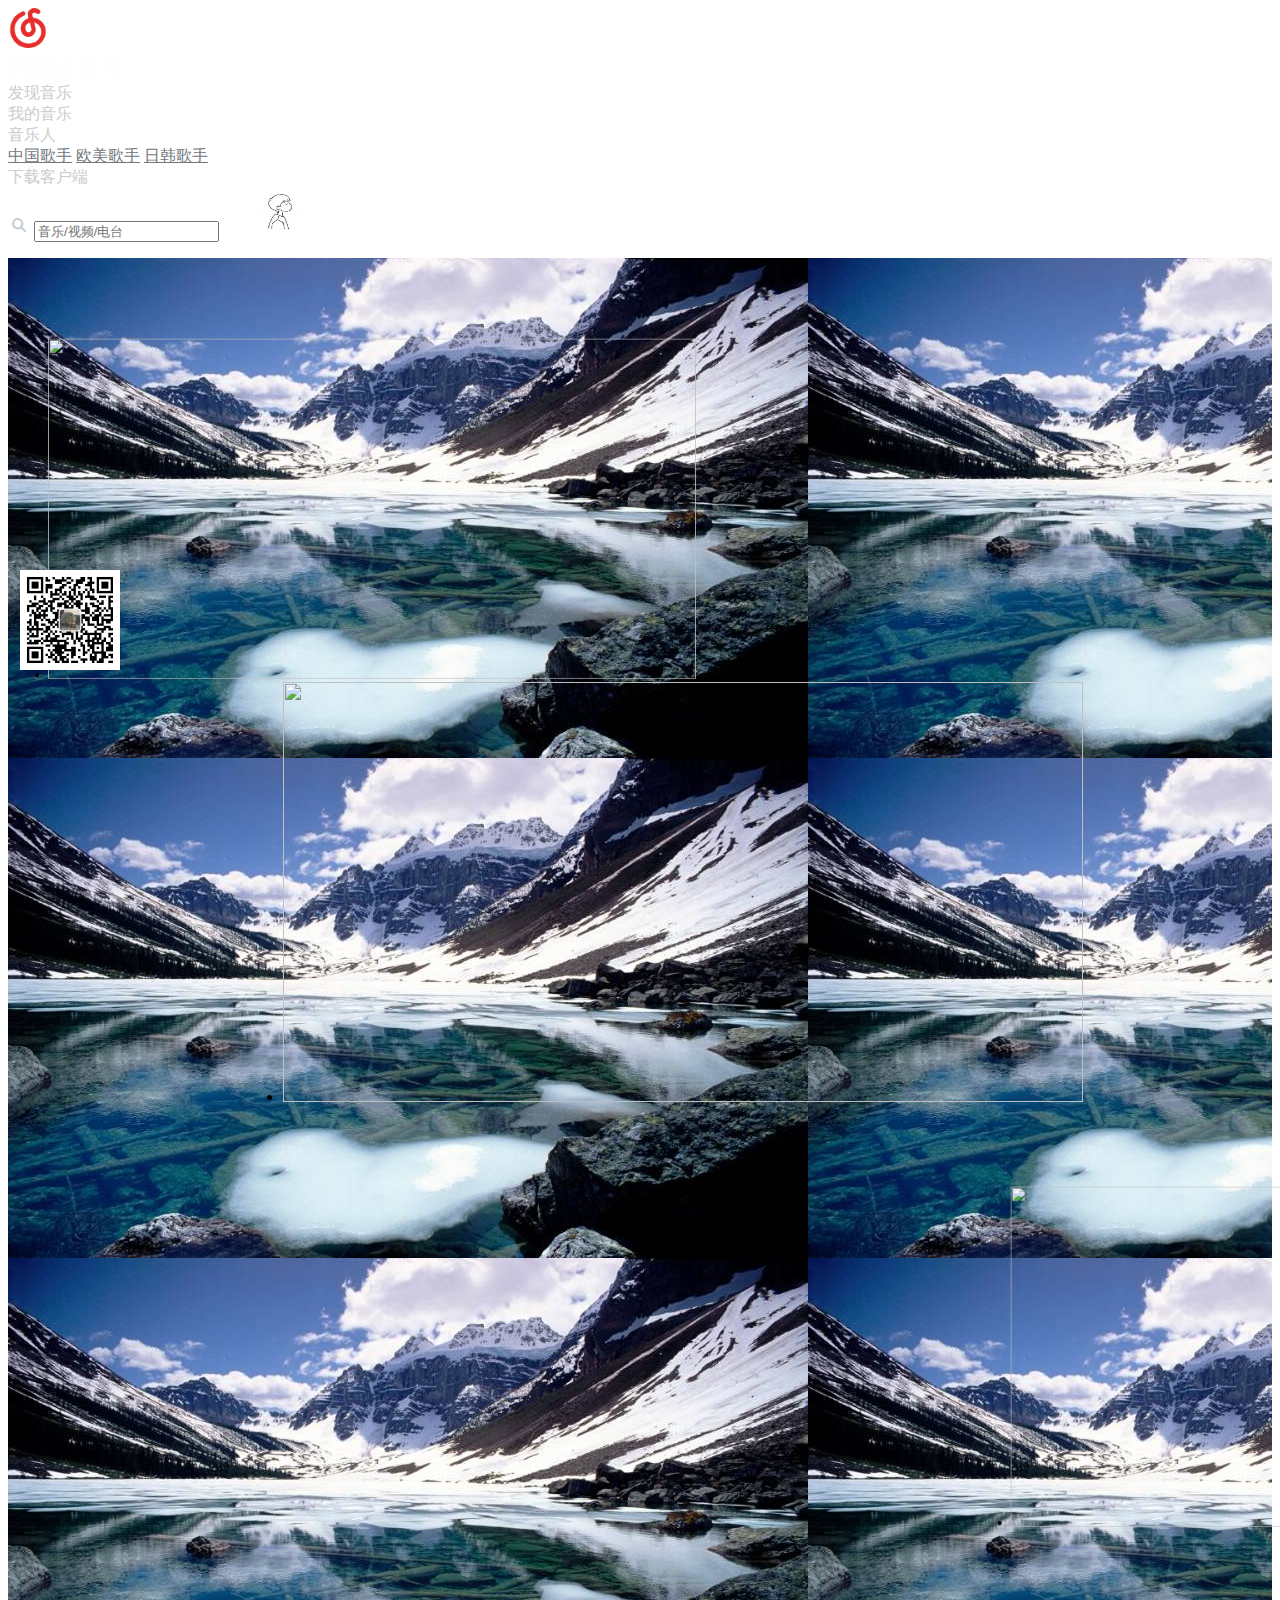
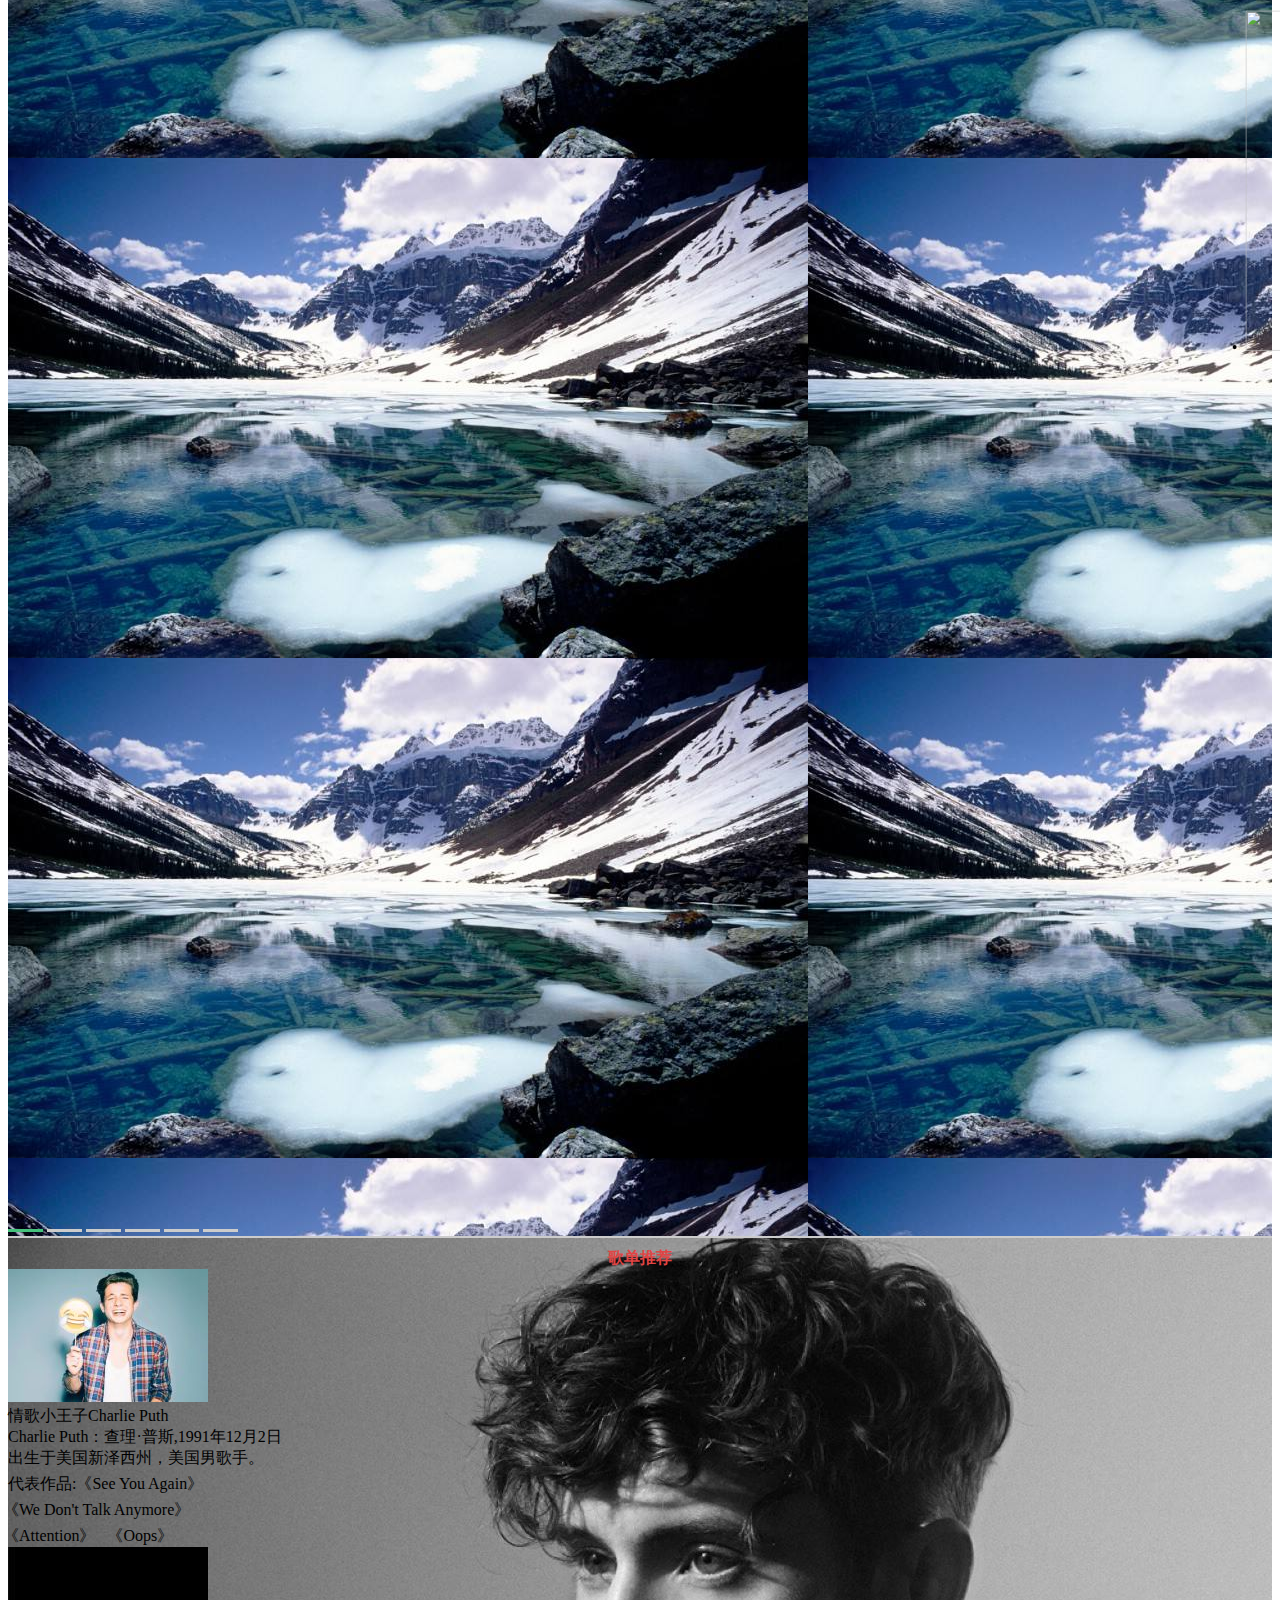
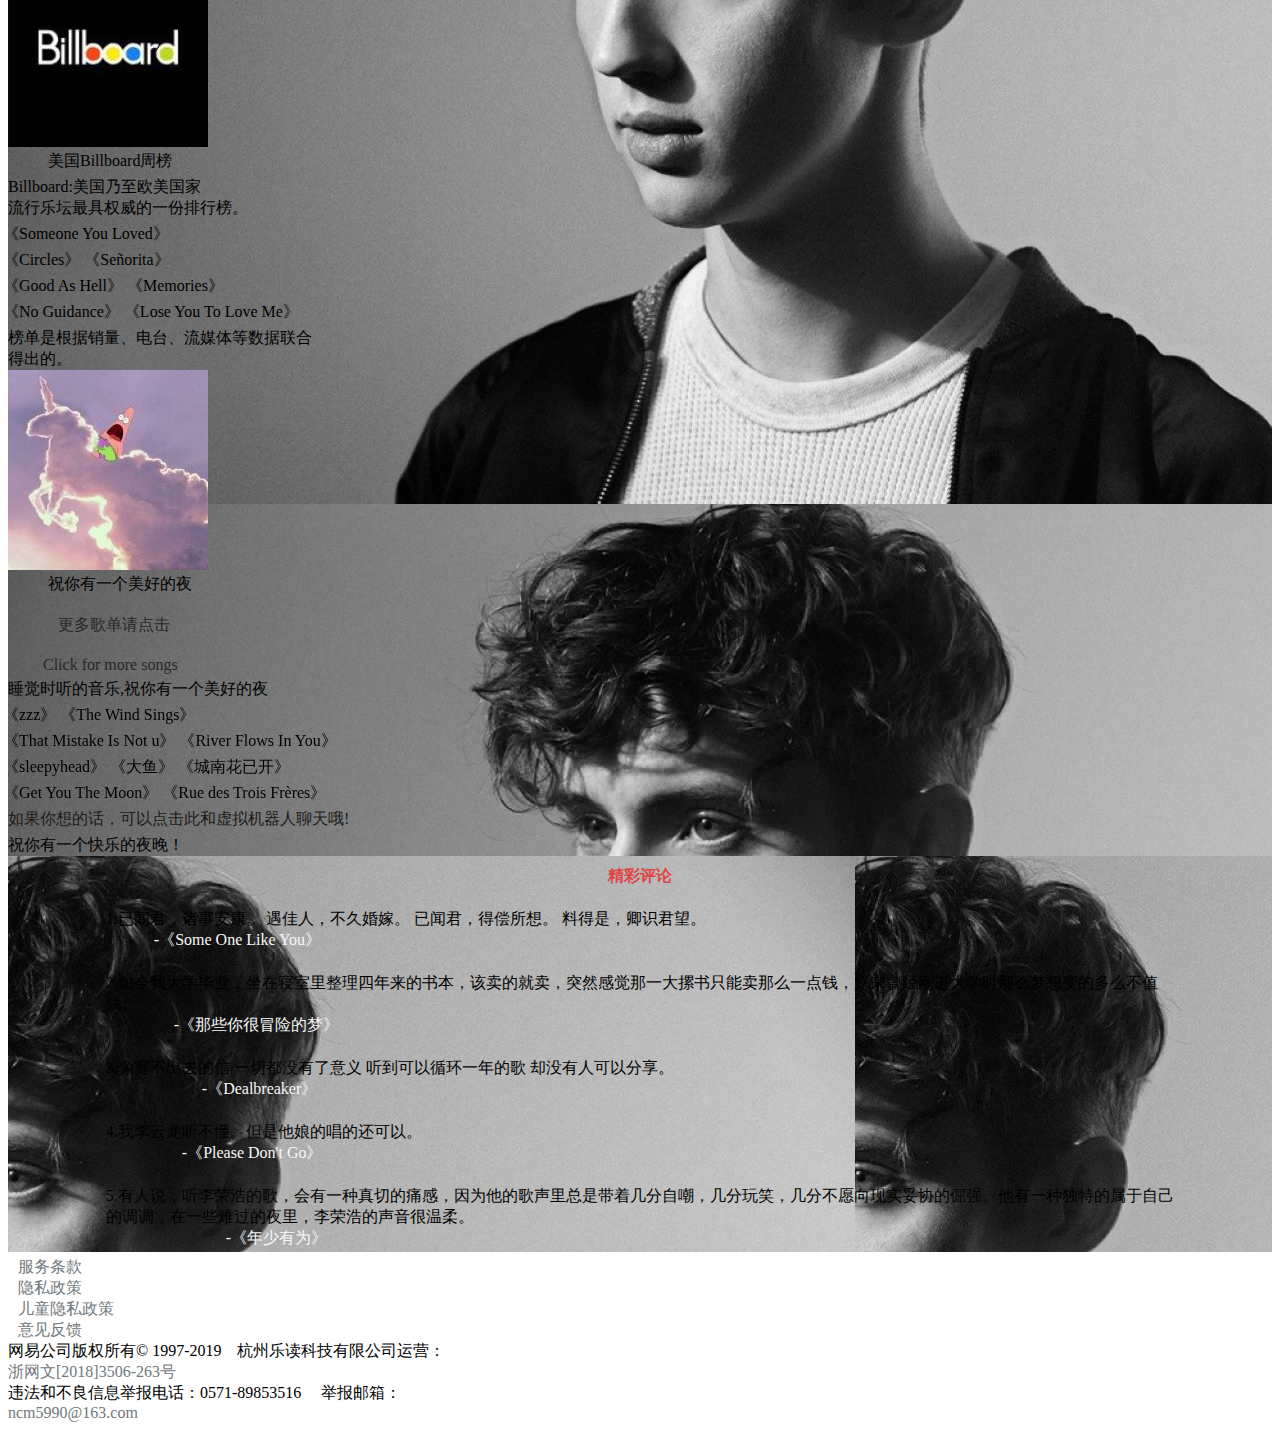
==== commit b58e95c5: "Update index.html" ====
--- a/index.html
+++ b/index.html
@@ -3,8 +3,7 @@
 <head>
     <meta charset="UTF-8">
     <title>网易云音乐</title>
-    <link rel="stylesheet" href="css/main.css">
-    <link rel="stylesheet" href="js/set.js">
+    <link rel="stylesheet" href="css/main1.css">
 </head>
 <body>
      <div class="top">
@@ -14,13 +13,13 @@
                  <div class="wang"><a href="index.html" style="text-decoration: none;color: #FEFCFF;font-size: 23px;font-family: 新宋体">网易云音乐</a> </div>
              </div>
              <div class="top_content">
-                 <div class="top_text"><a href="" style="text-decoration: none;color: #CCCCCC">发现音乐</a> </div>
-                 <div class="top_text"><a href="" style="text-decoration: none;color: #CCCCCC">我的音乐</a></div>
+                 <div class="top_text"><a href="index.html" style="text-decoration: none;color: #CCCCCC">发现音乐</a> </div>
+                 <div class="top_text"><a href="我的音乐.html" style="text-decoration: none;color: #CCCCCC">我的音乐</a></div>
                  <div class="top_text"><a href="" style="text-decoration: none;color: #CCCCCC">音乐人</a>
                      <div class="dropdown-content">
-                         <a href="">中国歌手</a>
-                         <a href="">欧美歌手</a>
-                         <a href="">日韩歌手</a>
+                         <a href="https://music.163.com/#/discover/artist/cat?id=1001">中国歌手</a>
+                         <a href="https://music.163.com/#/discover/artist/cat?id=2001">欧美歌手</a>
+                         <a href="https://music.163.com/#/discover/artist/cat?id=6001">日韩歌手</a>
                      </div>
                  </div>
                  <div class="top_text"><a href="https://music.163.com/#/download" style="text-decoration: none;color: #CCCCCC">下载客户端</a> </div>
@@ -32,20 +31,29 @@
              </div>
          </div>
      </div>
-     <div class="middle"style="background-image: url(picture/time3.jpg);border-bottom: #cccccc 2px solid;" >
-         <div class="img">
-             <a href="asset/10000hours.html"><img src="picture/justin.jpg"width="210"height="210"style="padding: 30px 0px 10px 20px;"title="Justin Biber's 10000hours"></a>
-             <a href="asset/JJ.html"><img src="picture/JJ.jpg" width="210"height="210"style="padding-top: 30px"title="JJ's songs"></a>
-             <a href="asset/Taylor.html"><img src="picture/Taylor.jpg"width="210"height="210"style="padding-top: 30px"title="Taylor Swift's 1989."></a>
-             <a href="asset/troye.html"><img src="picture/Troye.jpg"width="210"height="210"style="padding-top:30px"title="Troye sivan's blue."></a>
-             <a href="asset/Jay.html"><img src="picture/zhou.jpg"width="210"height="210"style="padding-top: 30px"title="Jay Zhou's songs"></a>
-             <a href="asset/shaw.html"><img src="picture/shaw.jpg"width="210"height="210"style="padding-top: 30px"title="Shawn Mendes's If I Can't Have You"></a>
-             <a href="asset/chen.html"><img src="picture/chen.jpg"width="210"height="210"style="padding-top: 30px"title="Eason Chan's songs"></a>
+     <div class="middle"style="background-image:url(picture/bei1.jpg);border-bottom: #cccccc 2px solid;">
+         <div class="imglist">
+             <ul>
+                 <li class="list1"><img src="picture1/list1.jpg"width="800"height="420" alt=""></li>
+                 <li class="list2"><img src="picture1/list2.jpg"width="800"height="420" alt=""></li>
+                 <li class="list3"><img src="picture1/list3.jpg"width="800"height="420" alt=""></li>
+                 <li class="list4"><img src="picture1/list4.jpg"width="800"height="420" alt=""></li>
+                 <li class="list5"><img src="picture1/list5.jpg"width="800"height="420" alt=""></li>
+                 <li class="list6"><img src="picture1/list6.jpg"width="800"height="420" alt=""> </li>
+             </ul>
+         </div>
+         <div class="lineB">
+             <span></span>
+             <span></span>
+             <span></span>
+             <span></span>
+             <span></span>
+             <span></span>
          </div>
      </div>
      <div class="bottom"style="background-image:url(picture/bei.jpeg)">
      <div class="bottom_left"style="background-image: url(picture/Troye.jpeg)">
-         <div style="color:#E14444;padding-top: 10px"><center>歌单推荐</center></div>
+         <div style="color:#E14444;padding-top: 10px"><center><b>歌单推荐</b></center></div>
          <div class="bottom_left1">
              <div class="bottom_left1__set">
              <div class="bottom_left_set">
@@ -82,8 +90,8 @@
              <div class="bottom_left_set">
          <img src="picture/ge.jpg"id="img_3"title="祝你有一个美好的夜">
          <div class="bottom_left_content" style="padding-left: 40px">祝你有一个美好的夜</div>
-             <div class="bottom_left_content" style="padding-left: 50px;padding-top: 20px;"><a href=""style="color:#282828;text-decoration: none ">更多歌单请点击</a></div>
-             <div class="bottom_left_content" style="padding-left: 35px;padding-top: 20px;"><a href=""style="color:#282828;text-decoration: none">Click for more songs</a></div>
+             <div class="bottom_left_content" style="padding-left: 50px;padding-top: 20px;"><a href="https://music.163.com/#/discover/playlist"style="color:#282828;text-decoration: none ">更多歌单请点击</a></div>
+             <div class="bottom_left_content" style="padding-left: 35px;padding-top: 20px;"><a href="https://music.163.com/#/discover/playlist"style="color:#282828;text-decoration: none">Click for more songs</a></div>
           </div>
                  <div class="bottom_left_right1">
                      <div style="padding-top: 5px">睡觉时听的音乐,祝你有一个美好的夜</div>
@@ -91,7 +99,7 @@
                      <div style="padding-top: 5px;position: relative;right: 5px">《That Mistake Is Not u》&nbsp;《River Flows In You》</div>
                      <div style="padding-top: 5px;position: relative;right: 5px">《sleepyhead》&nbsp;《大鱼》 《城南花已开》</div>
                      <div style="padding-top: 5px;position: relative;right: 5px">《Get You The Moon》&nbsp;《Rue des Trois Frères》</div>
-                     <div style="padding-top: 5px;"><a href="robot.html"style="text-decoration: none;color:#1C1B19;">如果你想的话，可以点击此和虚拟机器人聊天哦!</a></div>
+                     <div style="padding-top: 5px;"><a href="robot/robot.html"style="text-decoration: none;color:#1C1B19;"title="点击跳转界面">如果你想的话，可以点击此和虚拟机器人聊天哦!</a></div>
                      <div style="padding-top: 5px;">祝你有一个快乐的夜晚！</div>
                  </div>
              </div>
@@ -101,8 +109,33 @@
          <div class="bottom_left2">
          </div>
      </div>
-     <div class="bottom_right"style="background-image: url(picture/Troye副本.jpeg)"></div>
-     </div>
+     <div class="bottom_right"style="background-image: url(picture/Troye副本.jpeg)">
+         <div class="form">
+         <table align="center"style="margin-bottom: 5px"width="85%">
+             <tr>
+                 <th style="color: #E14444;padding-top: 8px">精彩评论</th>
+
+             </tr>
+             <tr>
+                 <td></br>1.已闻君，诸事安康。 遇佳人，不久婚嫁。 已闻君，得偿所想。 料得是，卿识君望。<br> &nbsp;&nbsp;&nbsp;&nbsp;&nbsp;&nbsp;&nbsp;&nbsp;&nbsp;&nbsp;&nbsp;&nbsp;<a href="https://music.163.com/#/song?id=16435049"style="text-decoration: none;color: #F8F8F8"title="点击聆听《Some One Like You》">-《Some One Like You》</a> </td>
+             </tr>
+             <tr>
+                 <td><br>2.如今我大学毕业，坐在寝室里整理四年来的书本，该卖的就卖，突然感觉那一大摞书只能卖那么一点钱，原来曾经刚进大学时那么梦想变的多么不值钱。<br>&nbsp;&nbsp;&nbsp;&nbsp;&nbsp;&nbsp;&nbsp;&nbsp;&nbsp;&nbsp;&nbsp;&nbsp;&nbsp;&nbsp;&nbsp;&nbsp;<a href="https://music.163.com/#/song?id=108138"style="text-decoration: none;color: #F8F8F8"title="点击聆听《那些你很冒险的梦》"> -《那些你很冒险的梦》</a></td>
+             </tr>
+             <tr>
+                 <td><br>3.像寄不出去的信 一切都没有了意义 听到可以循环一年的歌 却没有人可以分享。<br>&nbsp;&nbsp;&nbsp;&nbsp;&nbsp;&nbsp;&nbsp;&nbsp;&nbsp;&nbsp;&nbsp;&nbsp;&nbsp;&nbsp;&nbsp;&nbsp;&nbsp;&nbsp;&nbsp;&nbsp;&nbsp;&nbsp;&nbsp;&nbsp;<a href="https://music.163.com/#/song?id=18733198"style="text-decoration: none;color: #F8F8F8"title="点击聆听《Dealbreaker》">-《Dealbreaker》</a></td>
+             </tr>
+             <tr>
+                 <td><br>4.我李云龙听不懂。但是他娘的唱的还可以。<br>&nbsp;&nbsp;&nbsp;&nbsp;&nbsp;&nbsp;&nbsp;&nbsp;&nbsp;&nbsp;&nbsp;&nbsp;&nbsp;&nbsp;&nbsp;&nbsp;&nbsp;&nbsp;&nbsp;<a href="https://music.163.com/#/song?id=37653063"style="text-decoration: none;color: #F8F8F8"title="点击聆听《Please Don't Go》">-《Please Don't Go》</a> </td>
+             </tr>
+             <tr>
+                 <td><br>5.有人说，听李荣浩的歌，会有一种真切的痛感，因为他的歌声里总是带着几分自嘲，几分玩笑，几分不愿向现实妥协的倔强。他有一种独特的属于自己的调调，在一些难过的夜里，李荣浩的声音很温柔。<br>&nbsp;&nbsp;&nbsp;&nbsp;&nbsp;&nbsp;&nbsp;&nbsp;&nbsp;&nbsp;&nbsp;&nbsp;&nbsp;&nbsp;&nbsp;&nbsp;&nbsp;&nbsp;&nbsp;&nbsp;&nbsp;&nbsp;&nbsp;&nbsp;&nbsp;&nbsp;&nbsp;&nbsp;&nbsp;&nbsp;<a href="https://music.163.com/#/song?id=1293886117"style="text-decoration: none;color: #F8F8F8"title="点击聆听《年少有为》">-《年少有为》</a></td>
+             </tr>
+         </table>
+         </div>
+     </div>
+     </div>
+
      <div class="bottom_">
          <div class="artical">
            <div><a href="https://st.music.163.com/official-terms/service"target="_blank" style="text-decoration: none;padding: 0px 10px">服务条款</a></div>
@@ -119,8 +152,8 @@
              <div><a href="" style="text-decoration: none">ncm5990@163.com</a> </div>
          </div>
      </div>
-     <audio autoplay="autoplay" loop="loop" preload="auto"
-            src="中川イサト%20-%20Clarence.mp3">
+     <audio autoplay="autoplay" loop="loop" preload="auto">
+         <source src="中川イサト%20-%20Clarence.mp3">
      </audio>
 </body>
 <style>
@@ -128,5 +161,92 @@
     a:visited {color:#71777C;}
     a:hover   {color:black;}
     a:active  {color:black;}
+    .list1{
+        transform: translateX(0)scale(0.81);
+        z-index: 1;
+        transform-origin: 0% 100%;
+    }
+    .list2{
+        transform: translateX(235px);
+        z-index: 2;
+    }
+    .list3{
+        transform: translateX(730px)scale(0.81);
+        transform-origin: 100% 100%;
+        z-index: 1;
+    }
+    .list4{
+        transform: translateX(965px)scale(0.81);
+        transform-origin:100% 100%;
+    }
+    .list5{
+        transform: translateX(1200px)scale(0.81);
+        transform-origin:100% 100%;
+    }
+    .list6{
+        transform: translateX(1435px)scale(0.81);
+        transform-origin:100% 100%;
+    }
+    .lineB span{
+        display: inline-block;
+        width: 35px;
+        height: 3px;
+        background-color: #cccccc;
+    }
 </style>
+<script>
+    var index=0;
+    var aSpan=document.querySelectorAll("span");
+    var aListName=["list1","list2","list3","list4","list5","list6"];
+    var aLi=document.querySelectorAll("li")
+    function setLineBColor() {
+        for (var i=0,len=aSpan.length;i<len;i++){
+            aSpan[i].style.background="#ccc";
+        }
+        aSpan[index].style.background="#45c17c";
+    }
+    setLineBColor();
+
+    function NextPic() {
+        aListName.unshift(aListName[5]);//把最后一个复制并插到第一个
+        aListName.pop();//删除最后一项
+        for (var i=0,len=aLi.length;i<len;i++){
+            aLi[i].setAttribute("class",aListName[i]);
+        }
+        index++;
+        if(index>5){
+            index=0;
+        }
+        setLineBColor();
+    }
+    
+    function PrePic() {
+        aListName.push(aListName[0]);
+        aListName.shift();
+        for (var i=0,len=aLi.length;i<len;i++){
+            aLi[i].setAttribute("class",aListName[i]);
+        }
+        index--;
+        if(index<0){
+            index=5;
+        }
+        setLineBColor();
+    }
+   var list1=document.querySelector(".list1");
+    var list3=document.querySelector(".list3");
+    var imgList=document.querySelector(".imglist");
+    imgList.addEventListener("click",function (ev) {
+        if(ev.target.parentNode.getAttribute("class")==="list3"){
+            NextPic();
+        }
+        else if(ev.target.parentNode.getAttribute("class")==="list1"){
+            PrePic();
+        }
+    })
+
+    function next() {
+        setInterval(NextPic,4000);
+    }
+    next();
+</script>
 </html>
